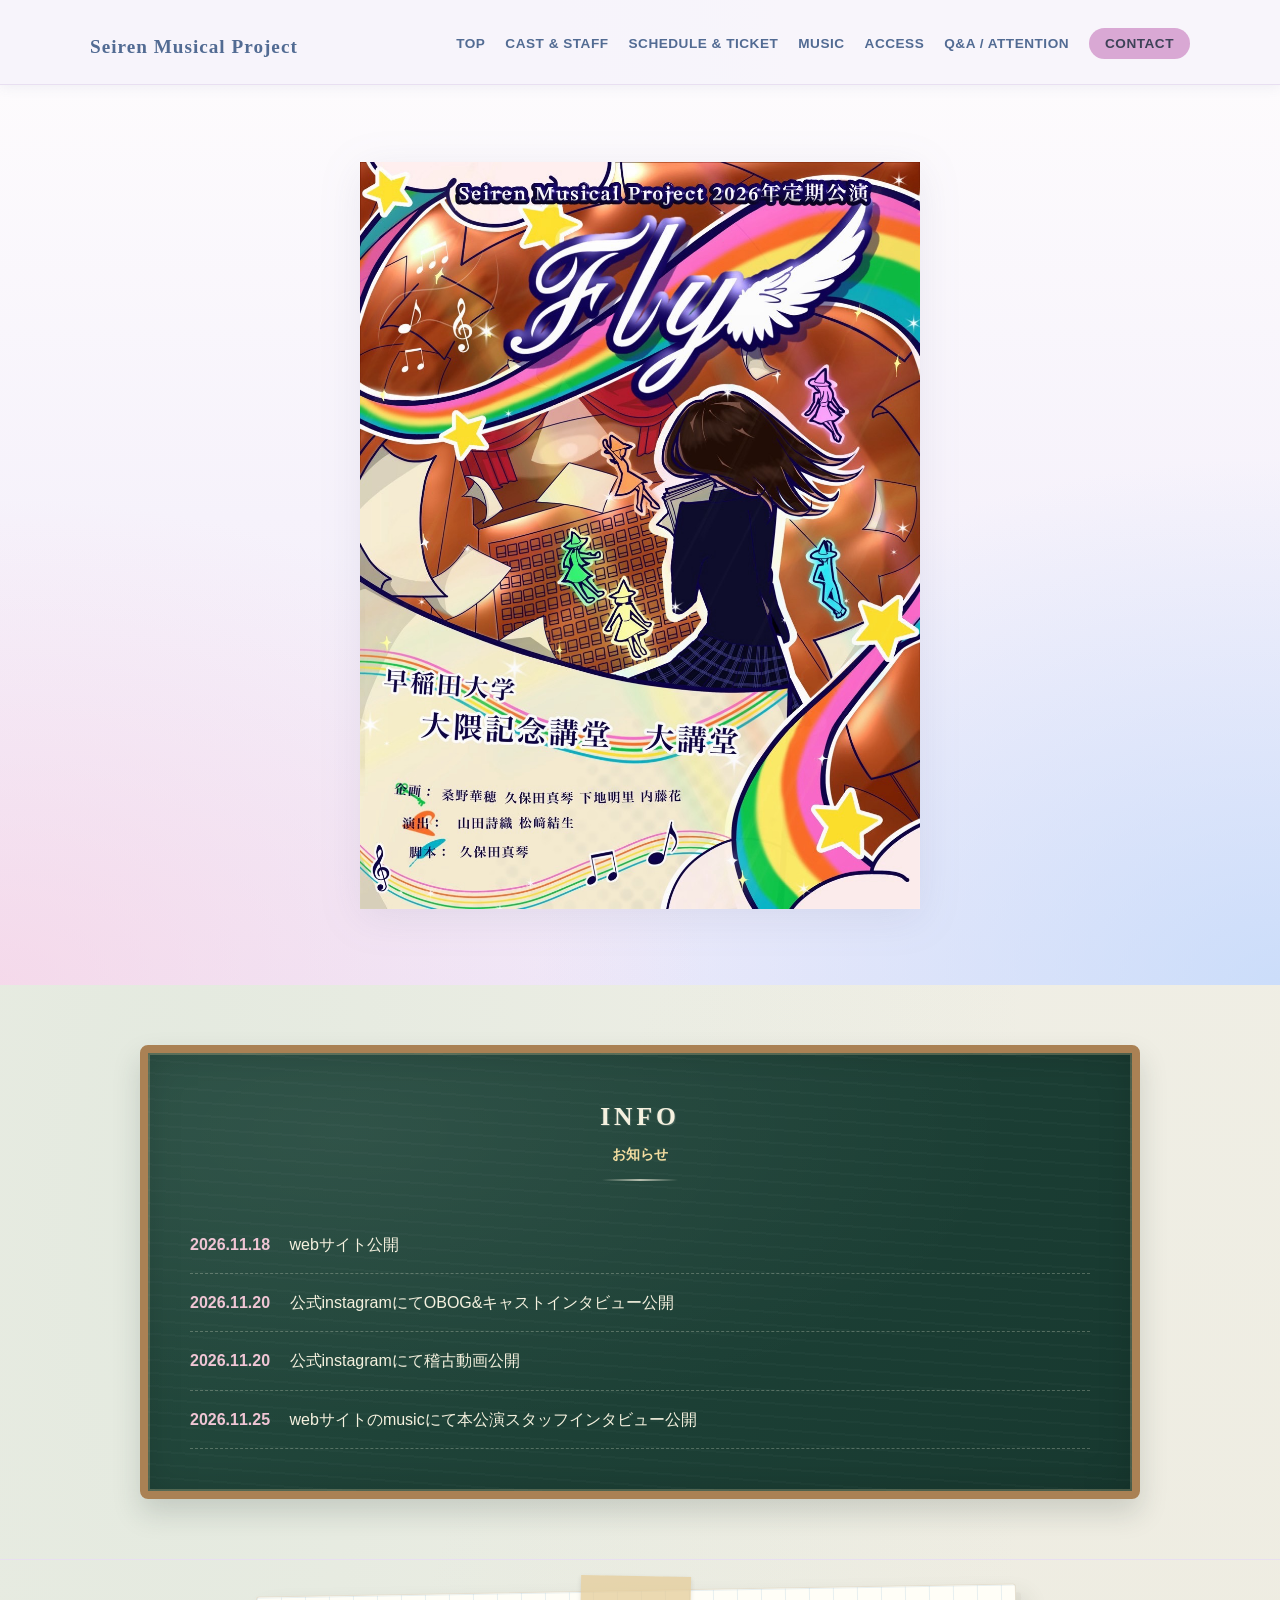
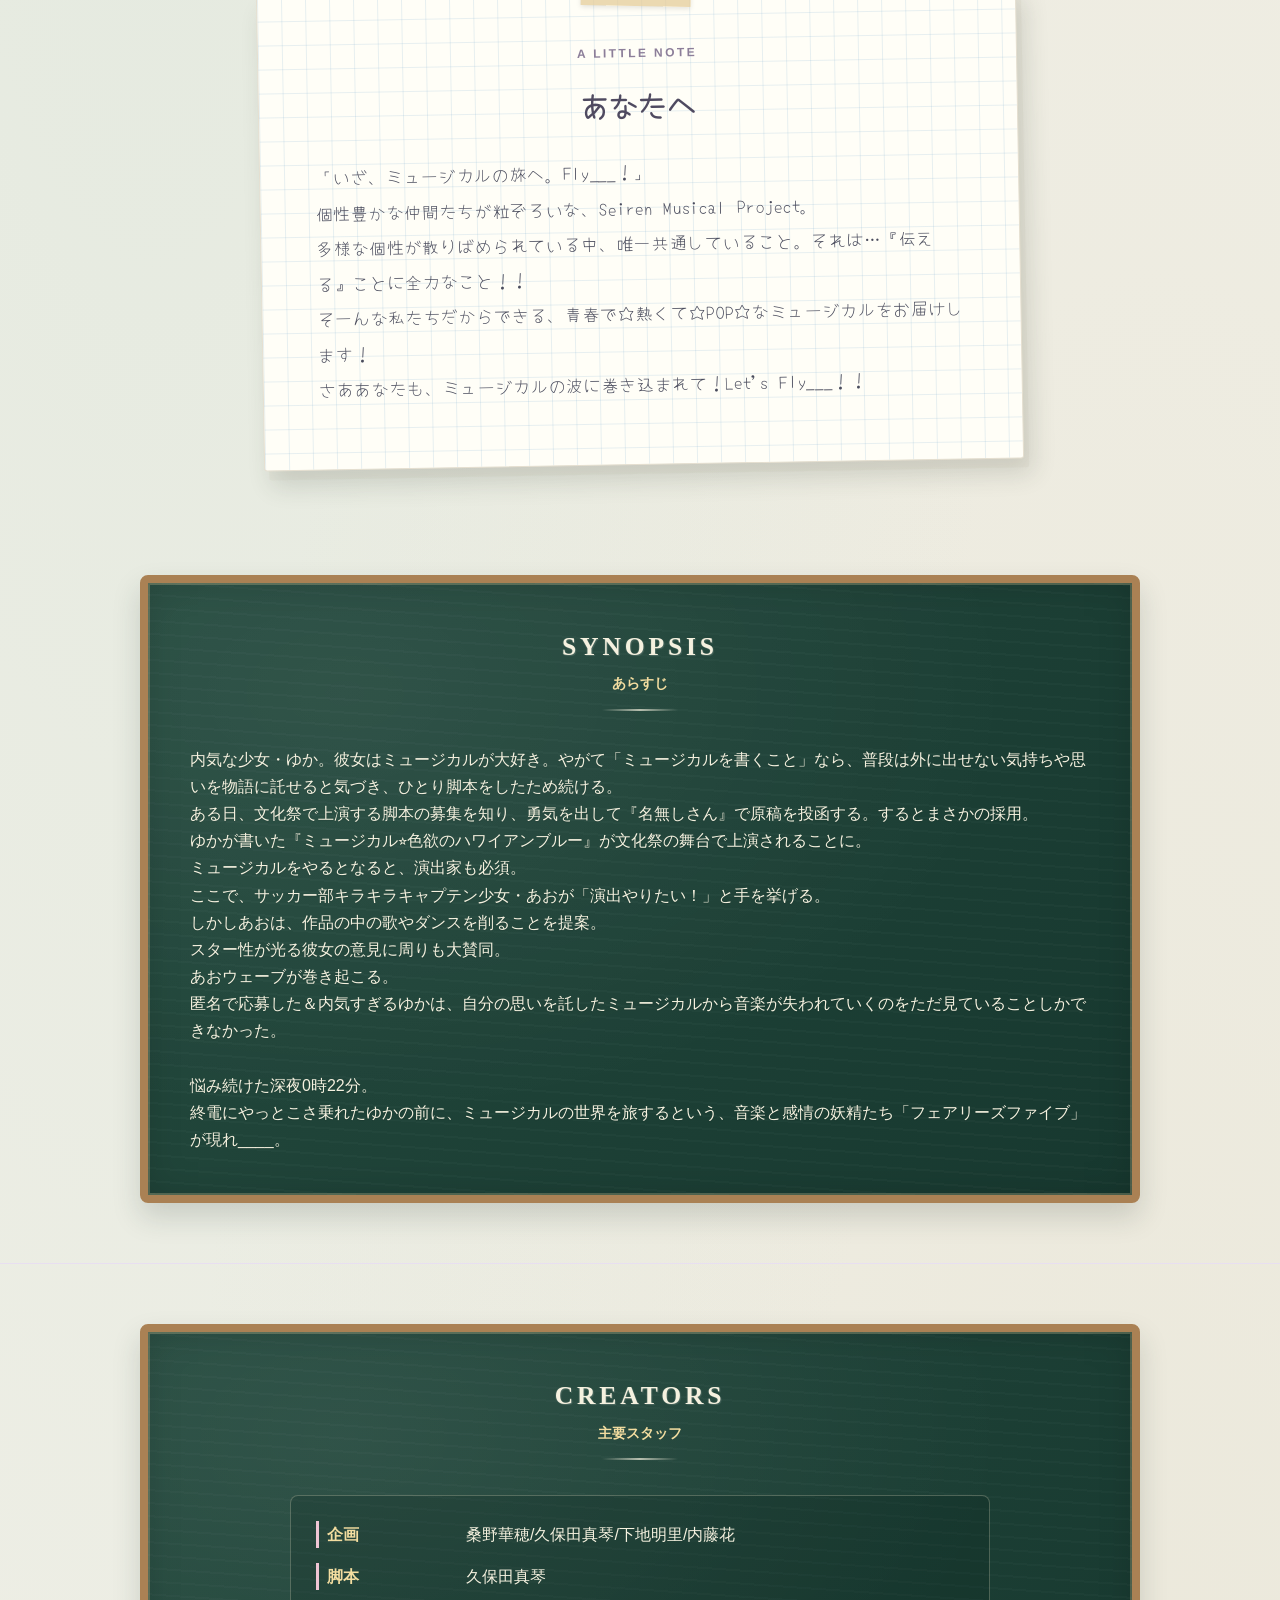
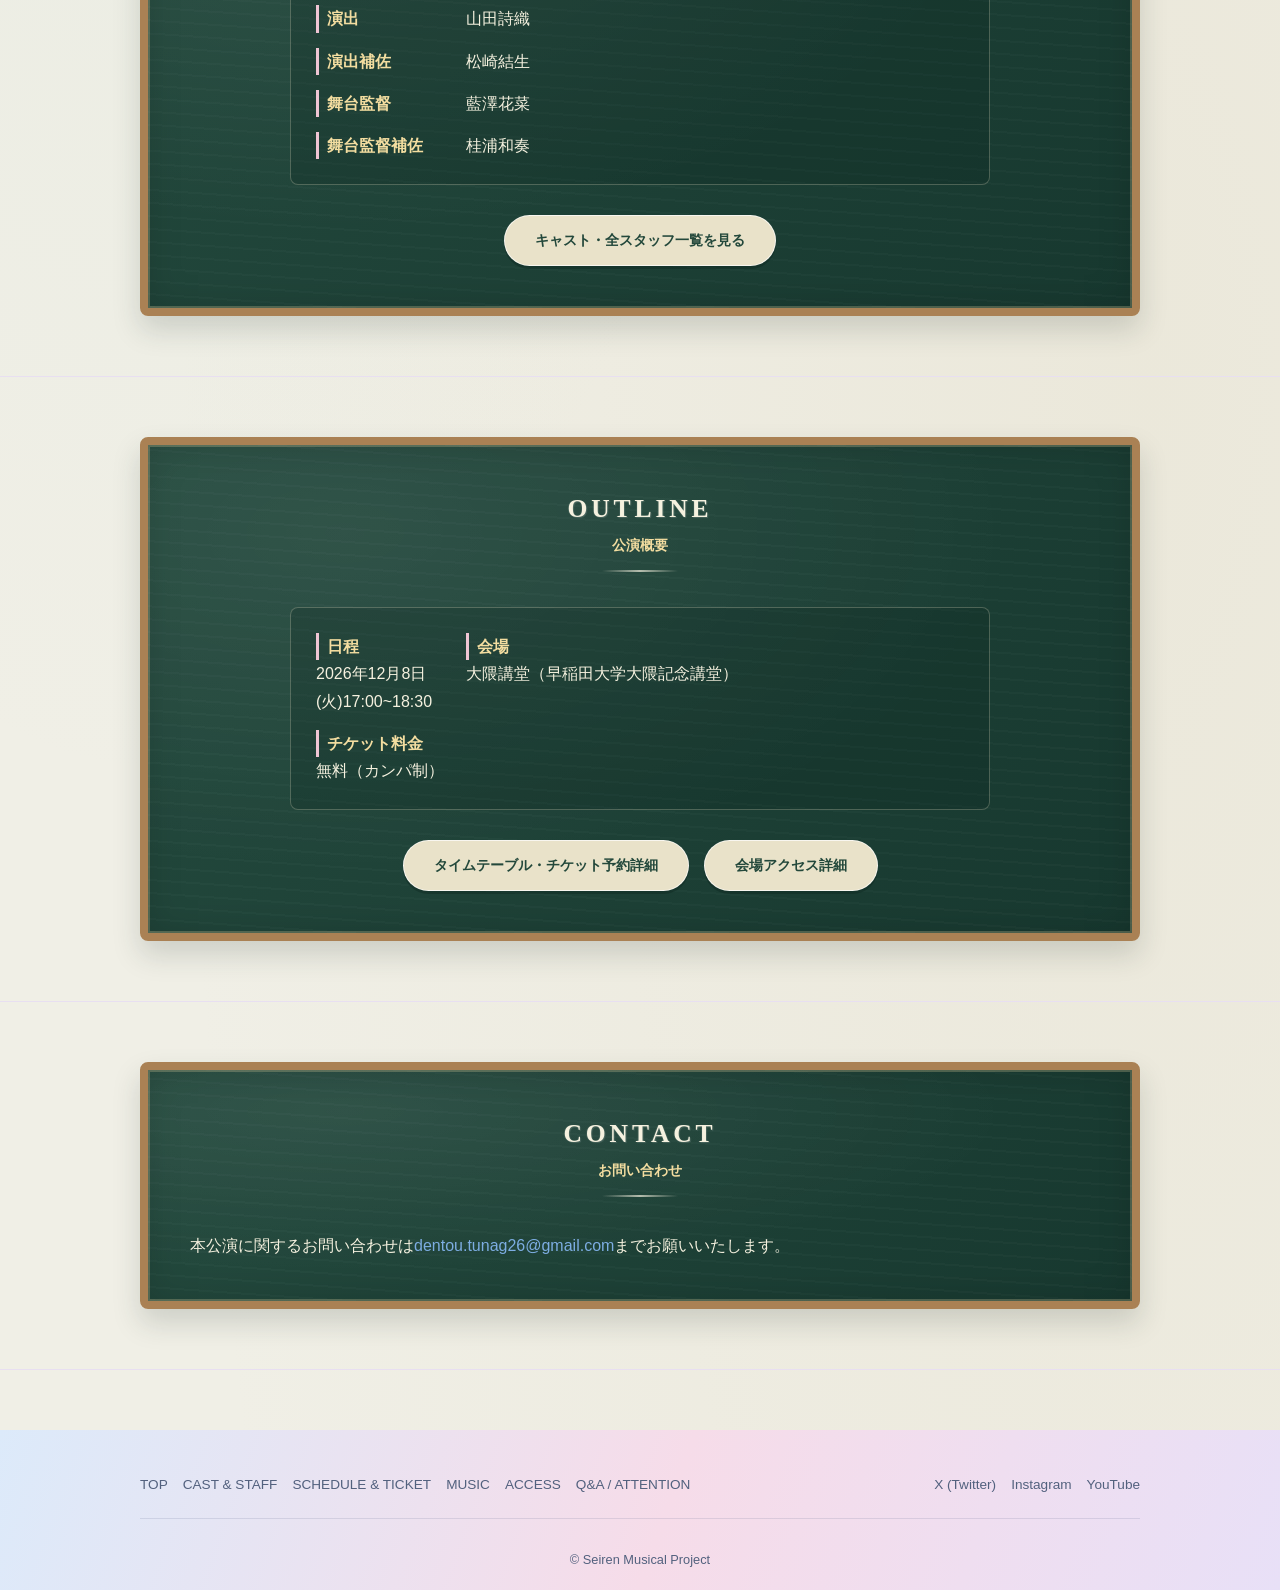
==== stage/index.html @ f8865929 "Update index.html" ====
<!DOCTYPE html>
<html lang="ja">
<head>
  
<!-- ======================================
     Favicon / Apple Touch Icon
     ====================================== -->
<link rel="icon"
      href="images/favicon.ico"
      sizes="any">

<link rel="icon"
      type="image/png"
      href="images/favicon-icon.png"
      sizes="512x512">

<link rel="apple-touch-icon"
      href="images/apple-touch-icon.png"
      sizes="180x180">


<!-- ======================================
     OGP
     ====================================== -->
<meta property="og:type" content="website">

<meta property="og:site_name"
      content="冬定期公演2026公式サイト">

<meta property="og:title"
      content="冬定期公演2026公式サイト">

<meta property="og:description"
      content="Seiren Musical Project 冬定期公演2026の公式サイト。公演情報、キャスト、楽曲、チケット情報などをご紹介します。">

<meta property="og:url"
      content="https://www.seiren-musical-project.com/stage/index.html">

<meta property="og:image"
      content="https://www.seiren-musical-project.com/stage/images/ogp.png">

<meta property="og:image:width" content="1200">
<meta property="og:image:height" content="630">
<meta property="og:image:type" content="image/png">

<meta property="og:locale" content="ja_JP">


<!-- ======================================
     X (Twitter) Card
     ====================================== -->
<meta name="twitter:card"
      content="summary_large_image">

<meta name="twitter:title"
      content="冬定期公演2026公式サイト">

<meta name="twitter:description"
      content="Seiren Musical Project 冬定期公演2026の公式サイト。公演情報、キャスト、楽曲、チケット情報などをご紹介します。">

<meta name="twitter:image"
      content="https://www.seiren-musical-project.com/stage/images/ogp.png">

  <link href="https://fonts.googleapis.com/css2?family=Yomogi&display=swap" rel="stylesheet">
  <meta charset="UTF-8">
  <meta name="viewport" content="width=device-width, initial-scale=1.0">
  <title>Seiren Musical Project 最新公演特設サイト</title>
  <link rel="stylesheet" href="style.css?v=20261111-4">
</head>
<body>

  <!-- ヘッダー / グローバルナビゲーション -->
  <header class="header">
  <div class="header-container">

    <!-- PCでのみ表示するサイト名 -->
    <h1 class="site-title">
      <a href="index.html">Seiren Musical Project</a>
    </h1>

    <!-- スマホでのみ表示する☰ボタン -->
    <button class="menu-toggle"
            type="button"
            aria-label="メニューを開く"
            aria-controls="global-nav"
            aria-expanded="false">
      <span></span>
      <span></span>
      <span></span>
    </button>

    <!-- ナビゲーション -->
    <nav class="global-nav" id="global-nav">
      <ul class="nav-list">
        <li><a href="index.html">TOP</a></li>
        <li><a href="cast-staff.html">CAST & STAFF</a></li>
        <li><a href="schedule-ticket.html">SCHEDULE & TICKET</a></li>
        <li><a href="music.html">MUSIC</a></li>
        <li><a href="access.html">ACCESS</a></li>
        <li><a href="qa-attention.html">Q&A / ATTENTION</a></li>
        <li><a href="#contact" class="btn-contact">CONTACT</a></li>
      </ul>
    </nav>

  </div>
</header>

  <main>
    <!-- メインビジュアル -->
    <section class="hero hero-poster-section">
      <div class="hero-poster-frame">
        <img
      src="images/poster.JPG"
      alt="公演メインポスター"
      class="hero-poster"
        >
      </div>
    </section>

    <!-- 最新情報 (INFO) -->
    <section id="info" class="section info-section">
      <div class="container">
        <h2 class="section-title"><span class="en">INFO</span><span class="ja">お知らせ</span></h2>
        <ul class="info-list">
          <li><span class="date">2026.11.18</span> webサイト公開</li>
          <li><span class="date">2026.11.20</span> 公式instagramにてOBOG&キャストインタビュー公開</li>
          <li><span class="date">2026.11.20</span> 公式instagramにて稽古動画公開</li>
          <li><span class="date">2026.11.25</span> webサイトのmusicにて本公演スタッフインタビュー公開</li>
        </ul>
      </div>
    </section>
    <section class="memo-section">
      <div class="container">
        <div class="grid-memo">
          <span class="memo-tape" aria-hidden="true"></span>
          <p class="memo-label">A LITTLE NOTE</p>
          <h2 class="memo-title">
        あなたへ
          </h2>
          <div class="memo-content">
            <p>
          「いざ、ミュージカルの旅へ。Fly___！」</br>個性豊かな仲間たちが粒ぞろいな、Seiren Musical Project。</br>多様な個性が散りばめられている中、唯一共通していること。それは…『伝える』ことに全力なこと！！</br>そーんな私たちだからできる、青春で☆熱くて☆POP☆なミュージカルをお届けします！</br>さああなたも、ミュージカルの波に巻き込まれて！Let's Fly___！！</br>
      </p>
            </p>
          </div>
        </div>
      </div>
    </section>


    <!-- あらすじ (ABOUT) -->
    <section id="synopsis" class="section synopsis-section">
      <div class="container">
        <h2 class="section-title"><span class="en">SYNOPSIS</span><span class="ja">あらすじ</span></h2>
        <p class="synopsis-text">
            内気な少女・ゆか。彼女はミュージカルが大好き。やがて「ミュージカルを書くこと」なら、普段は外に出せない気持ちや思いを物語に託せると気づき、ひとり脚本をしたため続ける。</br>ある日、文化祭で上演する脚本の募集を知り、勇気を出して『名無しさん』で原稿を投函する。するとまさかの採用。</br>
          ゆかが書いた『ミュージカル⭐︎色欲のハワイアンブルー』が文化祭の舞台で上演されることに。</br>ミュージカルをやるとなると、演出家も必須。</br>
          ここで、サッカー部キラキラキャプテン少女・あおが「演出やりたい！」と手を挙げる。</br>しかしあおは、作品の中の歌やダンスを削ることを提案。</br>スター性が光る彼女の意見に周りも大賛同。</br>あおウェーブが巻き起こる。</br>
          匿名で応募した＆内気すぎるゆかは、自分の思いを託したミュージカルから音楽が失われていくのをただ見ていることしかできなかった。</br></br>悩み続けた深夜0時22分。</br>
        終電にやっとこさ乗れたゆかの前に、ミュージカルの世界を旅するという、音楽と感情の妖精たち「フェアリーズファイブ」が現れ____。</br>
        </p>
      </div>
    </section>

    <!-- 主要クリエイター陣 (CREATORS) -->
    <section id="creators" class="section creators-section">
      <div class="container">
        <h2 class="section-title"><span class="en">CREATORS</span><span class="ja">主要スタッフ</span></h2>
        <dl class="creator-list">
          <dt>企画</dt><dd>桑野華穂/久保田真琴/下地明里/内藤花</dd>
          <dt>脚本</dt><dd>久保田真琴</dd>
          <dt>演出</dt><dd>山田詩織</dd>
          <dt>演出補佐</dt><dd>松崎結生</dd>
          <dt>舞台監督</dt><dd>藍澤花菜</dd>
          <dt>舞台監督補佐</dt><dd>桂浦和奏</dd>
        </dl>
        <div class="btn-area">
          <a href="cast-staff.html" class="link-btn">キャスト・全スタッフ一覧を見る</a>
        </div>
      </div>
    </section>

    
   <!-- 公演概要・日時・場所 (OUTLINE) -->
    <section id="outline" class="section outline-section">
      <div class="container">
        <h2 class="section-title"><span class="en">OUTLINE</span><span class="ja">公演概要</span></h2>
        <dl class="outline-list">
          <div>
            <dt>日程</dt>
            <dd>2026年12月8日(火)17:00~18:30</dd>
          </div>
          <div>
            <dt>会場</dt>
            <dd>大隈講堂（早稲田大学大隈記念講堂）</dd>
          </div>
          <div>
            <dt>チケット料金</dt>
            <dd>無料（カンパ制）</dd>
          </div>
        </dl>
        <div class="btn-area-group">
          <a href="schedule-ticket.html" class="link-btn primary">タイムテーブル・チケット予約詳細</a>
          <a href="access.html" class="link-btn">会場アクセス詳細</a>
        </div>
      </div>
    </section>

    <!-- お問い合わせ (CONTACT) -->
    <section id="contact" class="section contact-section">
      <div class="container">
        <h2 class="section-title"><span class="en">CONTACT</span><span class="ja">お問い合わせ</span></h2>
        <p>本公演に関するお問い合わせは<a href="dentou.tunag26@gmail.com">dentou.tunag26@gmail.com</a>までお願いいたします。</p>
      </div>
    </section>
  </main>

  <!-- フッター -->
  <footer class="footer">
    <div class="container">
      <div class="footer-nav">
        <ul>
          <li><a href="index.html">TOP</a></li>
          <li><a href="cast-staff.html">CAST & STAFF</a></li>
          <li><a href="schedule-ticket.html">SCHEDULE & TICKET</a></li>
          <li><a href="music.html">MUSIC</a></li>
          <li><a href="access.html">ACCESS</a></li>
          <li><a href="qa-attention.html">Q&A / ATTENTION</a></li>
        </ul>
        <ul class="sns-list">
          <li><a href="https://twitter.com/seirenmusical" target="_blank" rel="noopener">X (Twitter)</a></li>
          <li><a href="https://www.instagram.com/seirenofficial/" target="_blank" rel="noopener">Instagram</a></li>
          <li><a href="https://www.youtube.com/" target="_blank" rel="noopener">YouTube</a></li>
        </ul>
      </div>
      <p class="copyright">&copy; Seiren Musical Project</p>
    </div>
  </footer>
<script src="js/main.js" defer></script>
</body>
</html>
---- stage/style.css ----
@charset "UTF-8";

/* ==========================================
   1. 基本設定 & 変数
   ========================================== */
:root {
  --primary-color: #7DADE2;
  --accent-color: #D9A8D4;
  --accent-hover: #B77FB5;
  --bg-color: #F8F5FC;
  --card-bg: #FFFEFF;
  --text-color: #3D4257;
  --text-muted: #73758A;
  --border-color: #E8DFF1;
  --font-family: "Helvetica Neue", Arial, "Hiragino Kaku Gothic ProN", "Hiragino Sans", MeiRyo, sans-serif;
  --max-width: 1000px;
}

* {
  box-sizing: border-box;
  margin: 0;
  padding: 0;
}

body {
  font-family: var(--font-family);
  background-color: var(--bg-color);
  color: var(--text-color);
  line-height: 1.7;
  -webkit-font-smoothing: antialiased;
}

img {
  max-width: 100%;
  height: auto;
  vertical-align: bottom;
}

a {
  color: var(--primary-color);
  text-decoration: none;
  transition: opacity 0.3s ease, color 0.3s ease;
}

a:hover {
  opacity: 0.8;
}

.container {
  width: 90%;
  max-width: var(--max-width);
  margin: 0 auto;
}

/* ==========================================
   2. ヘッダー & ナビゲーション
   ========================================== */
.header {
  background-color: var(--primary-color);
  color: #ffffff;
  position: sticky;
  top: 0;
  z-index: 1000;
  box-shadow: 0 2px 10px rgba(0, 0, 0, 0.15);
}

.header-container {
  width: 92%;
  max-width: 1100px;
  margin: 0 auto;
  display: flex;
  justify-content: space-between;
  align-items: center;
  padding: 15px 0;
}

.site-title a {
  color: #ffffff;
  font-size: 1.2rem;
  font-weight: 700;
  letter-spacing: 1px;
}

.nav-list {
  display: flex;
  list-style: none;
  align-items: center;
  gap: 20px;
}

/* style.css に追加・調整 */
.nav-list a {
  color: #d1d5db;
  font-size: 0.85rem;
  font-weight: 600;
  letter-spacing: 0.5px;
  padding: 5px 0;
  position: relative; /* 下線の位置基準にするため */
}

/* ホバー時、またはアクティブ（現在地）のときの色・下線 */
.nav-list a:hover,
.nav-list a.active {
  color: var(--accent-color);
}
/* 選択されているときに下線（斜線風、またはシンプルなライン）を引く場合の一例 */
.nav-list a.active::after {
  content: '';
  position: absolute;
  bottom: 0;
  left: 0;
  width: 100%;
  height: 2px;
  background-color: var(--accent-color);
}

.nav-list a.btn-contact {
  background-color: var(--accent-color);
  color: #ffffff !important;
  padding: 8px 16px;
  border-radius: 20px;
}

.nav-list a.btn-contact:hover {
  background-color: var(--accent-hover);
}

/* ==========================================
   3. メインビジュアル & ページヘッダー
   ========================================== */
.hero {
  background: linear-gradient(rgba(0, 0, 0, 0.4), rgba(26, 37, 48, 0.9)), 
              url('images/main-visual.jpg') center/cover no-repeat;
  min-height: 80vh; /* 画面の高さの80%以上確保 */
  display: flex;
  align-items: center;
  justify-content: center;
}

.hero h2, .section-title .en, .site-title {
  font-family: "Shippori Mincho", "Yu Mincho", "游明朝", serif;
}

.hero .catchphrase {
  font-size: 1.1rem;
  color: var(--accent-color);
  font-weight: 300;
}

.page-header {
  background-color: var(--primary-color);
  color: #ffffff;
  padding: 40px 0;
  text-align: center;
  margin-bottom: 40px;
}

.page-header h2 .en {
  display: block;
  font-size: 1.8rem;
  letter-spacing: 2px;
  color: var(--accent-color);
}

.page-header h2 .ja {
  display: block;
  font-size: 0.85rem;
  font-weight: 400;
  margin-top: 5px;
  opacity: 0.8;
}

/* ==========================================
   4. セクション共通要素
   ========================================== */
.section {
  padding: 60px 0;
  border-bottom: 1px solid var(--border-color);
}

.section-title,
.subsection-title {
  text-align: center;
  margin-bottom: 35px;
}

.section-title .en,
.subsection-title {
  display: block;
  font-size: 1.6rem;
  letter-spacing: 2px;
  color: var(--primary-color);
}

.section-title .ja {
  display: block;
  font-size: 0.85rem;
  color: var(--accent-color);
  font-weight: 600;
  margin-top: 4px;
}

/* ボタンデザイン */
.btn-area, .btn-area-group {
  text-align: center;
  margin-top: 30px;
  display: flex;
  justify-content: center;
  gap: 15px;
  flex-wrap: wrap;
}

.link-btn {
  display: inline-block;
  padding: 12px 30px;
  background-color: var(--primary-color);
  color: #ffffff;
  border-radius: 4px;
  font-weight: 600;
  font-size: 0.9rem;
}

.link-btn.primary {
  background-color: var(--accent-color);
}

.link-btn.primary:hover {
  background-color: var(--accent-hover);
}

.link-btn.large {
  padding: 16px 40px;
  font-size: 1rem;
}

/* ==========================================
   5. 各ページコンテンツスタイル
   ========================================== */

/* --- お知らせ (INFO) --- */
.info-list {
  list-style: none;
}

.info-list li {
  padding: 15px 0;
  border-bottom: 1px dashed var(--border-color);
}

.info-list .date {
  font-weight: bold;
  color: var(--accent-color);
  margin-right: 15px;
}

/* --- 定義リスト（概要・主要スタッフ） --- */
.creator-list, .outline-list, .ticket-details {
  display: grid;
  grid-template-columns: 140px 1fr;
  gap: 15px 10px;
  max-width: 700px;
  margin: 0 auto;
  background: var(--card-bg);
  padding: 25px;
  border-radius: 8px;
  box-shadow: 0 2px 8px rgba(0,0,0,0.04);
}

.creator-list dt, .outline-list dt, .ticket-details dt {
  font-weight: bold;
  color: var(--primary-color);
  border-left: 3px solid var(--accent-color);
  padding-left: 8px;
}

/* --- キャストグリッド (CAST) --- */
.cast-grid {
  display: grid;
  grid-template-columns: repeat(auto-fill, minmax(200px, 1fr));
  gap: 25px;
}

.cast-card {
  background-color: var(--card-bg);
  border-radius: 8px;
  overflow: hidden;
  box-shadow: 0 4px 12px rgba(0, 0, 0, 0.06);
  text-align: center;
  transition: transform 0.3s ease, box-shadow 0.3s ease;
  padding-bottom: 15px;
}
.cast-card:hover {
  transform: translateY(-5px);
  box-shadow: 0 8px 20px rgba(0, 0, 0, 0.15);
}
.cast-img {
  width: 100%;
  height: 240px;
  background-color: #e5e7eb;
  margin-bottom: 12px;
}

.cast-img img {
  width: 100%;
  height: 100%;
  object-fit: cover;
}

.role-name {
  font-size: 0.8rem;
  color: var(--accent-color);
  font-weight: bold;
}

.actor-name {
  font-size: 1rem;
  font-weight: bold;
  margin-top: 2px;
}

/* --- スタッフ一覧 (STAFF) --- */
/* 役職名 */
.staff-section .staff-list dt {
  font-weight: 700;
  color: inherit;
}

/* 担当者名 */
.staff-section .staff-list dd {
  font-weight: 400;
}

.staff-group {
  margin-bottom: 35px;
}

.staff-group h4 {
  font-size: 1.1rem;
  color: var(--primary-color);
  border-bottom: 2px solid var(--accent-color);
  padding-bottom: 5px;
  margin-bottom: 15px;
}

.staff-list {
  display: grid;
  grid-template-columns: 180px 1fr;
  gap: 10px;
}

/* --- タイムテーブル (SCHEDULE) --- */
.timetable {
  width: 100%;
  border-collapse: collapse;
  margin: 20px 0;
  background-color: var(--card-bg);
  text-align: center;
}

.timetable th, .timetable td {
  border: 1px solid var(--border-color);
  padding: 12px;
}

.timetable th {
  background-color: var(--primary-color);
  color: #ffffff;
}

.timetable-notes {
  list-style: none;
  font-size: 0.85rem;
  color: var(--text-muted);
  margin-top: 10px;
}

/* --- チケット注意事項 (TICKET) --- */
.ticket-caution, .attention-box {
  background-color: #f3f4f6;
  padding: 25px;
  border-radius: 8px;
  margin-top: 30px;
}

.ticket-caution h4, .attention-box h4 {
  margin-bottom: 10px;
  color: var(--primary-color);
}

.ticket-caution ul, .attention-box ul {
  padding-left: 20px;
  font-size: 0.9rem;
}

/* --- Q&A --- */
.qa-list {
  max-width: 800px;
  margin: 0 auto;
}

.qa-list dt {
  font-weight: bold;
  font-size: 1.05rem;
  margin-top: 20px;
  color: var(--primary-color);
}

.qa-list dt .q {
  color: var(--accent-color);
  font-size: 1.2rem;
  margin-right: 8px;
}

.qa-list dd {
  margin-top: 5px;
  padding-left: 24px;
  color: var(--text-color);
}

.qa-list dd .a {
  color: #e53e3e;
  font-weight: bold;
  margin-right: 8px;
}

/* ==========================================
   6. フッター
   ========================================== */
.footer {
  background-color: var(--primary-color);
  color: #ffffff;
  padding: 40px 0 20px;
  margin-top: 60px;
}

.footer-nav {
  display: flex;
  justify-content: space-between;
  align-items: center;
  flex-wrap: wrap;
  gap: 20px;
  margin-bottom: 30px;
  border-bottom: 1px solid rgba(255,255,255,0.1);
  padding-bottom: 20px;
}

.footer-nav ul {
  display: flex;
  list-style: none;
  gap: 15px;
  flex-wrap: wrap;
}

.footer-nav a {
  color: #9ca3af;
  font-size: 0.85rem;
}

.footer-nav a:hover {
  color: #ffffff;
}

.copyright {
  text-align: center;
  font-size: 0.8rem;
  color: #6b7280;
}

/* ==========================================
   7. レスポンシブ対応 (モバイル・タブレット)
   ========================================== */
@media (max-width: 768px) {
  .header-container {
    flex-direction: column;
    gap: 12px;
  }

  .nav-list {
    flex-wrap: wrap;
    justify-content: center;
    gap: 10px 15px;
  }

  .creator-list, .outline-list, .ticket-details, .staff-list {
    grid-template-columns: 1fr;
    gap: 5px;
  }

  .creator-list dt, .outline-list dt, .ticket-details dt {
    margin-top: 10px;
  }

  .cast-grid {
    grid-template-columns: repeat(auto-fill, minmax(140px, 1fr));
    gap: 15px;
  }

  .cast-img {
    height: 170px;
  }

  .footer-nav {
    flex-direction: column;
    text-align: center;
  }
}
/* スマホ版：ヘッダーをなくして☰だけ表示 */
@media (max-width: 768px) {

  .header {
    position: fixed;
    top: 10px;
    right: 12px;
    left: auto;
    width: auto;
    background: transparent;
    border: none;
    box-shadow: none;
    z-index: 1000;
  }

  .header-container {
    width: auto;
    padding: 0;
    margin: 0;
    display: flex;
    flex-direction: column;
    align-items: flex-end;
  }

  .site-title {
    display: none;
  }

  .menu-toggle {
    display: flex;
    margin: 0;
    background: rgba(255, 255, 255, 0.9);
    border: 1px solid rgba(100, 120, 140, 0.2);
    border-radius: 8px;
    box-shadow: 0 2px 8px rgba(0, 0, 0, 0.1);
  }

  .global-nav {
    display: none;
    width: min(280px, calc(100vw - 24px));
    margin-top: 8px;
    padding: 12px;
    background: #244a3e;
    border-radius: 10px;
    box-shadow: 0 8px 24px rgba(0, 0, 0, 0.2);
  }

  .global-nav.is-open {
    display: block;
  }

  .global-nav .nav-list a {
    color: #f5f1df;
  }
}

/* MUSIC: each card paints the canvas */
body.music-page {background:#fcfbfa;overflow-x:clip}
.music-page .music-bg{display:none!important}
.music-page main{position:relative;isolation:isolate;z-index:1;background:transparent}
.music-page .header{z-index:1000}
.music-page .footer{position:relative;z-index:2}
.music-page .music-page-header{background:transparent;color:#48434c;padding:54px 0 38px;margin-bottom:10px}
.music-page .music-page-header h2 .en{color:#48434c}
.music-page .music-page-header h2 .ja{color:#756e79;opacity:1}
.music-page .music-lead{margin-top:14px;color:#706b75;text-align:center;line-height:1.9}
.music-page .music-section{position:relative;padding:45px 0 100px;border:0;isolation:isolate}
.music-page .music-section>.container{position:relative;z-index:1}
.music-page .music-section .subsection-title{font-size:1.8rem;color:#56505d;letter-spacing:.14em;margin-bottom:42px}
.music-page .music-list-container{display:grid;grid-template-columns:repeat(2,minmax(0,1fr));gap:38px 52px;max-width:1000px;margin:auto}
/* Paint layer is inside section, but outside grid so paint can escape card edges */
.music-page .paint-canvas{position:absolute;inset:0;z-index:0;overflow:hidden;pointer-events:none}
.music-page .paint-spot{position:absolute;width:var(--size);height:var(--size);left:var(--x);top:var(--y);transform:translate(-50%,-50%) scale(.035);transform-origin:center;opacity:0;border-radius:47% 53% 62% 38% / 42% 56% 44% 58%;background:radial-gradient(ellipse at 42% 46%,rgba(var(--rgb),.38) 0%,rgba(var(--rgb),.28) 33%,rgba(var(--rgb),.14) 57%,rgba(var(--rgb),0) 76%);filter:blur(19px);transition:transform 2300ms cubic-bezier(.18,.7,.18,1),opacity 1600ms ease;will-change:transform,opacity}
.music-page .paint-spot.bloom{transform:translate(-50%,-50%) scale(1) rotate(var(--rotation));opacity:1}
.music-page .music-card{--rgb:220,220,225;position:relative;z-index:1;min-width:0;padding:26px 29px;border-radius:22px;border:1px solid rgba(var(--rgb),.45);background:linear-gradient(135deg,rgba(var(--rgb),.19),rgba(255,255,255,.81) 65%),rgba(255,255,255,.78);box-shadow:0 10px 26px rgba(75,65,83,.065);opacity:1;transform:none;overflow:visible;transition:box-shadow .3s ease,transform .3s ease,background .7s ease}
.music-page .music-card:hover{transform:translateY(-3px);box-shadow:0 14px 30px rgba(75,65,83,.12)}
.music-page .music-card::before{content:"";position:absolute;inset:0;z-index:-1;border-radius:inherit;background:radial-gradient(circle at 15% 18%,rgba(var(--rgb),.42),transparent 72%);opacity:0;transform:scale(.3);transition:opacity 1.3s ease,transform 1.8s ease;pointer-events:none}
.music-page .music-card.painted::before{opacity:1;transform:scale(1)}
.music-page .music-card-header{display:flex;align-items:center;gap:14px;padding-bottom:16px;margin-bottom:18px;border-bottom:1px solid rgba(110,100,115,.16)}
.music-page .track-title{font-size:1.22rem;color:#49434c;background:rgba(255,255,255,.77);border:1px solid rgba(var(--rgb),.55);border-radius:999px;padding:7px 17px;line-height:1.3}
.music-page .track-label{font-size:.72rem;letter-spacing:.1em;color:#746d77;font-weight:600}
/* 役職と人名の間隔 */
.music-page .track-credits {
  grid-template-columns: 95px minmax(0, 1fr);
  gap: 12px 14px;
  align-items: start;
}
/* 役職：太字 */
.music-page .track-credits dt {
  font-size: 0.88rem;
  font-weight: 700;
  color: #49434c;
  letter-spacing: 0.02em;
}

/* 人名：通常の太さ */
.music-page .track-credits dd {
  font-size: 0.97rem;
  font-weight: 400;
  color: #39343d;
  line-height: 1.75;
  overflow-wrap: anywhere;
}
/* スマートフォン */
@media (max-width: 768px) {
  .music-page .track-credits {
    grid-template-columns: 80px minmax(0, 1fr);
    gap: 10px 12px;
  }

  .music-page .track-credits dt {
    font-size: 0.84rem;
  }

  .music-page .track-credits dd {
    font-size: 0.92rem;
  }
}
.music-page .music-card:nth-child(1){--rgb:218,220,226}
.music-page .music-card:nth-child(2){--rgb:221,221,232}
.music-page .music-card:nth-child(3){--rgb:231,218,225}
.music-page .music-card:nth-child(4){--rgb:251,164,190}
.music-page .music-card:nth-child(5){--rgb:255,210,115}
.music-page .music-card:nth-child(6){--rgb:139,208,247}
.music-page .music-card:nth-child(7){--rgb:141,219,183}
.music-page .music-card:nth-child(8){--rgb:185,157,241}
.music-page .music-card:nth-child(9){--rgb:255,153,192}
.music-page .music-card:nth-child(10){--rgb:250,143,170}
.music-page .music-card:nth-child(11){--rgb:250,200,106}
.music-page .music-card:nth-child(12){--rgb:118,214,211}
.music-page .music-card:nth-child(13){--rgb:172,144,241}
.music-page .paint-particle{position:absolute;z-index:0;left:var(--x);top:var(--y);width:var(--d);height:var(--d);border-radius:50%;background:rgba(var(--rgb),.75);box-shadow:0 0 15px rgba(var(--rgb),.45);pointer-events:none;animation:paint-spark 1600ms ease-out forwards}
@keyframes paint-spark{0%{opacity:0;transform:translate(0,0) scale(.2)}25%{opacity:.85}100%{opacity:0;transform:translate(var(--dx),var(--dy)) scale(.6)}}
@media(max-width:768px){.music-page .music-list-container{grid-template-columns:1fr;gap:26px}.music-page .music-card{padding:22px}.music-page .music-section{padding:28px 0 65px}.music-page .track-credits{grid-template-columns:85px minmax(0,1fr)}}
@media(prefers-reduced-motion:reduce){.music-page .paint-spot,.music-page .music-card::before{transition:none!important}.music-page .paint-particle{display:none}}


/* ==========================================
   TOP: vertical poster + soft pastel margins
   No curtains, feathers, or decorative particles.
   ========================================== */
.hero.hero-poster-section {
  position: relative;
  display: flex;
  align-items: center;
  justify-content: center;
  min-height: 100svh;
  padding: 28px 24px;
  overflow: hidden;
  background:
    radial-gradient(ellipse 62% 60% at 0% 100%, rgba(249, 207, 225, .62), transparent 90%),
    radial-gradient(ellipse 65% 65% at 100% 100%, rgba(190, 216, 250, .72), transparent 90%),
    linear-gradient(180deg, #fdfbfd 0%, #f6f2fb 48%, #eeeafa 100%);
}
.hero.hero-poster-section .hero-poster-frame {
  position: relative;
  z-index: 1;
  width: min(100%, 560px);
  display: flex;
  justify-content: center;
}
.hero.hero-poster-section .hero-poster {
  display: block;
  width: auto;
  max-width: 100%;
  height: auto;
  max-height: min(88svh, 950px);
  object-fit: contain;
  filter: drop-shadow(0 8px 20px rgba(90,90,130,.10));
  animation: topPosterFadeIn 1.4s ease-out both;
}
@keyframes topPosterFadeIn {
  from { opacity: 0; transform: translateY(10px); }
  to { opacity: 1; transform: translateY(0); }
}
@media (max-width: 768px) {
  .hero.hero-poster-section {
    min-height: 0;
    padding: 16px 12px;
  }
  .hero.hero-poster-section .hero-poster-frame { width: 100%; }
  .hero.hero-poster-section .hero-poster {
    width: 100%;
    max-height: none;
  }
}
@media (prefers-reduced-motion: reduce) {
  .hero.hero-poster-section .hero-poster { animation: none; }
}

/* ===================================================
   水彩画カラーの追加調整（②のレイアウトを変更しない）
   =================================================== */
body:not(.music-page) {
  background:
    radial-gradient(ellipse at 9% 72%, rgba(245,196,218,.28), transparent 57%),
    radial-gradient(ellipse at 93% 42%, rgba(169,216,242,.32), transparent 57%),
    radial-gradient(ellipse at 50% 12%, rgba(184,169,229,.16), transparent 65%),
    var(--bg-color);
}
.header {
  background:rgba(248,245,252,.95);
  color:var(--text-color);
  border-bottom:1px solid var(--border-color);
  box-shadow:0 2px 12px rgba(93,105,147,.09);
}
.site-title a,.nav-list a { color:#526b93; }
.nav-list a:hover,.nav-list a.active { color:#a36a9f; }
.nav-list a.btn-contact { color:#3D4257!important; }
.page-header {
  background:linear-gradient(110deg,#dceafa,#f7e3ee 55%,#e8e0f7);
  color:#3D4257;
}
.page-header h2 .en { color:#5d76a4; }
.section-title .en,.subsection-title { color:#5d76a4; }
.section-title .ja { color:#a36a9f; }
/* 紙の質感だけ追加。width / display / grid / padding は変更しない */
body:not(.music-page) :is(.info-section,.synopsis-section,.creators-section,.outline-section,.contact-section) > .container {
  background:
    repeating-linear-gradient(to bottom,transparent 0 37px,rgba(166,185,221,.10) 38px 39px),
    rgba(255,255,255,.80);
  border:1px solid rgba(232,223,241,.85);
  border-radius:12px;
  box-shadow:0 10px 28px rgba(87,94,139,.08);
}
/* コンテンツの余白は元のセクション構造を保ったまま、内側だけ確保 */
body:not(.music-page) :is(.info-section,.synopsis-section,.creators-section,.outline-section,.contact-section) > .container {
  padding:clamp(22px,4vw,42px);
}
.creator-list,.outline-list,.ticket-details,.cast-card {
  border:1px solid rgba(216,204,235,.65);
  box-shadow:0 5px 18px rgba(90,102,150,.07);
}
.link-btn { color:#34445d; border-radius:999px; }
.timetable th { color:#30445e; }
.ticket-caution,.attention-box { background:rgba(255,251,255,.85);border:1px solid var(--border-color); }
.footer {
  background:linear-gradient(110deg,#dceafa,#f6dce9 52%,#e8e0f7);
  color:#4e5b77;
}
.footer-nav { border-bottom-color:rgba(90,98,140,.16); }
.footer-nav a,.copyright { color:#52617e; }
.footer-nav a:hover { color:#a36a9f; }
@media(max-width:768px) {
  body:not(.music-page) :is(.info-section,.synopsis-section,.creators-section,.outline-section,.contact-section) > .container { padding:22px 18px; }
}

/* ================================================
   SCHOOL CHALKBOARD THEME — layout-preserving addon
   Add AFTER the existing style.css rules.
   MUSIC and the hero poster remain unchanged.
   ================================================ */
:root {
  --chalk-green: #244a3e;
  --chalk-deep: #17382f;
  --chalk-white: #f5f1df;
  --chalk-yellow: #f3dda0;
  --chalk-pink: #efc5d4;
  --chalk-blue: #b9d9e6;
}

/* Soft classroom wall between individual boards */
body:not(.music-page) {
  background:
    radial-gradient(ellipse at 12% 25%, rgba(185,215,200,.22), transparent 55%),
    radial-gradient(ellipse at 90% 75%, rgba(214,202,169,.19), transparent 60%),
    #f0efe6;
}

/* Limit the chalkboard treatment to the home-page content sections. */
body:not(.music-page) :is(.info-section,.synopsis-section,.creators-section,.outline-section,.contact-section) > .container {
  color: var(--chalk-white);
  background:
    repeating-linear-gradient(4deg, rgba(255,255,255,.018) 0 2px, transparent 2px 13px),
    radial-gradient(ellipse at 20% 18%, rgba(255,255,255,.065), transparent 60%),
    linear-gradient(125deg, var(--chalk-green), var(--chalk-deep));
  border: 8px solid #aa8154;
  border-radius: 8px;
  box-shadow:
    inset 0 0 0 2px rgba(246,223,172,.24),
    inset 0 0 35px rgba(0,0,0,.15),
    0 14px 28px rgba(36,53,45,.17);
  /* Keep the existing container width, layout and padding. */
}

body:not(.music-page) :is(.info-section,.synopsis-section,.creators-section,.outline-section,.contact-section) .section-title .en {
  color: var(--chalk-white);
  font-family: "Yu Mincho", "Hiragino Mincho ProN", "Shippori Mincho", serif;
  letter-spacing: .15em;
  text-shadow: 1px 1px 1px rgba(255,255,255,.16), -1px 0 rgba(255,255,255,.08);
}
body:not(.music-page) :is(.info-section,.synopsis-section,.creators-section,.outline-section,.contact-section) .section-title .ja {
  color: var(--chalk-yellow);
}
body:not(.music-page) :is(.info-section,.synopsis-section,.creators-section,.outline-section,.contact-section) .section-title::after {
  content:"";
  display:block;
  width:76px;
  height:2px;
  margin:13px auto 0;
  background:linear-gradient(90deg,transparent,var(--chalk-white),transparent);
  opacity:.7;
}

/* Chalk-colored text; keep existing list and grid structures. */
body:not(.music-page) :is(.info-section,.synopsis-section,.creators-section,.outline-section,.contact-section) :is(p,li,dd) {
  color:var(--chalk-white);
}
body:not(.music-page) .info-section .info-list li {
  border-bottom-color:rgba(244,241,221,.26);
}
body:not(.music-page) .info-section .info-list .date {
  color:var(--chalk-pink);
}
body:not(.music-page) .synopsis-section .synopsis-text {
  color:var(--chalk-white);
  text-shadow:0 1px 1px rgba(0,0,0,.10);
}

/* Existing 2-column dl layouts are preserved. */
body:not(.music-page) :is(.creators-section,.outline-section) :is(.creator-list,.outline-list) {
  color:var(--chalk-white);
  background:rgba(7,30,23,.18);
  border:1px solid rgba(248,241,214,.24);
  box-shadow:none;
}
body:not(.music-page) :is(.creators-section,.outline-section) :is(.creator-list,.outline-list) dt {
  color:var(--chalk-yellow);
  border-left-color:var(--chalk-pink);
}
body:not(.music-page) :is(.creators-section,.outline-section) :is(.creator-list,.outline-list) dd {
  color:var(--chalk-white);
}

/* Classroom notice buttons — visual changes only. */
body:not(.music-page) :is(.info-section,.synopsis-section,.creators-section,.outline-section,.contact-section) .link-btn {
  background:#e9e2c9;
  color:#23483b;
  border:1px solid rgba(255,255,255,.7);
  box-shadow:0 3px 0 rgba(9,32,25,.3);
}
body:not(.music-page) :is(.info-section,.synopsis-section,.creators-section,.outline-section,.contact-section) .link-btn:hover {
  background:#f4d8df;
  color:#23483b;
}

/* On small screens reduce the frame, but leave original responsive grids alone. */
@media(max-width:768px) {
  body:not(.music-page) :is(.info-section,.synopsis-section,.creators-section,.outline-section,.contact-section) > .container {
    border-width:5px;
  }
}
/* Smartphone compact layout: append after chalkboard theme. */
@media (max-width: 768px) {
  body:not(.music-page) { font-size: 14.5px; line-height: 1.58; }
  body:not(.music-page) .section { padding: 28px 0; }
  body:not(.music-page) .section-title,
  body:not(.music-page) .subsection-title { margin-bottom: 18px; }
  body:not(.music-page) .section-title .en { font-size: 1.35rem; letter-spacing: .08em; }
  body:not(.music-page) .section-title .ja { font-size: .8rem; margin-top: 2px; }
  body:not(.music-page) :is(.info-section,.synopsis-section,.creators-section,.outline-section,.contact-section) > .container {
    padding: 17px 16px;
  }
  body:not(.music-page) :is(.info-section,.synopsis-section,.creators-section,.outline-section,.contact-section) .section-title::after {
    margin-top: 8px; width: 54px;
  }
  body:not(.music-page) .info-list li { padding: 9px 0; }
  body:not(.music-page) .info-list .date { margin-right: 8px; }
  body:not(.music-page) :is(.creator-list,.outline-list,.ticket-details) {
    padding: 14px 13px; gap: 4px;
  }
  body:not(.music-page) :is(.creator-list,.outline-list,.ticket-details) dt { margin-top: 7px; }
  body:not(.music-page) .btn-area,
  body:not(.music-page) .btn-area-group { margin-top: 18px; gap: 9px; }
  body:not(.music-page) .link-btn { padding: 10px 19px; font-size: .88rem; }
  body:not(.music-page) .footer { padding: 24px 0 14px; margin-top: 28px; }
  body:not(.music-page) .footer-nav { margin-bottom: 15px; padding-bottom: 13px; }
  /* Keep hero poster and MUSIC scroll-paint effects unchanged. */
}
@media (max-width: 380px) {
  body:not(.music-page) { font-size: 14px; }
  body:not(.music-page) :is(.info-section,.synopsis-section,.creators-section,.outline-section,.contact-section) > .container { padding: 15px 12px; }
}

/* =========================================================
   Chalkboard extension: TICKET / STAFF / FAQ
   Append at the very end of the working style.css.
   Keeps existing grid, flex, widths and document structure.
   ========================================================= */
:root {
  --chalk-green:#244a3e;
  --chalk-deep:#17382f;
  --chalk-white:#f5f1df;
  --chalk-yellow:#f3dda0;
  --chalk-pink:#efc5d4;
  --chalk-wood:#aa8154;
}

/* Ticket information and other inner-page headings: chalkboard title */
body:not(.music-page) .page-header {
  background:repeating-linear-gradient(5deg,rgba(255,255,255,.018) 0 2px,transparent 2px 14px),linear-gradient(120deg,var(--chalk-green),var(--chalk-deep));
  color:var(--chalk-white);
  border-bottom:6px solid var(--chalk-wood);
  box-shadow:inset 0 -2px rgba(255,255,255,.1),0 7px 17px rgba(25,49,38,.13);
}
body:not(.music-page) .page-header h2 .en {
  color:var(--chalk-white);
  font-family:"Yu Mincho","Hiragino Mincho ProN","Shippori Mincho",serif;
  letter-spacing:.13em;
  text-shadow:1px 1px 1px rgba(255,255,255,.2);
}
body:not(.music-page) .page-header h2 .ja {color:var(--chalk-yellow);opacity:1;}

/* All secondary headings: same chalk lettering on a small green label */
body:not(.music-page) .subsection-title,
body:not(.music-page) .staff-group h4,
body:not(.music-page) .ticket-caution h4,
body:not(.music-page) .attention-box h4 {
  color:var(--chalk-white);
  background:linear-gradient(115deg,var(--chalk-green),var(--chalk-deep));
  font-family:"Yu Mincho","Hiragino Mincho ProN","Shippori Mincho",serif;
  text-shadow:1px 1px 1px rgba(255,255,255,.15);
  border:1px solid rgba(243,221,160,.3);
  border-left:5px solid var(--chalk-wood);
  border-radius:3px;
  padding:9px 14px;
  box-shadow:0 3px 9px rgba(25,49,38,.12);
}
/* Avoid a second line from the original STAFF heading style */
body:not(.music-page) .staff-group h4 {border-bottom:1px solid rgba(243,221,160,.3);}

/* Reservation / attendance notices and FAQ: green board panels */
body:not(.music-page) :is(.ticket-caution,.attention-box,.qa-list) {
  background:repeating-linear-gradient(4deg,rgba(255,255,255,.016) 0 2px,transparent 2px 14px),linear-gradient(125deg,var(--chalk-green),var(--chalk-deep));
  color:var(--chalk-white);
  border:5px solid var(--chalk-wood);
  border-radius:6px;
  box-shadow:inset 0 0 0 1px rgba(255,255,255,.13),0 9px 22px rgba(36,53,45,.13);
}
body:not(.music-page) .qa-list {padding:25px;}
body:not(.music-page) :is(.ticket-caution,.attention-box,.qa-list) :is(p,li,dd) {color:var(--chalk-white);}
body:not(.music-page) .qa-list dt {color:var(--chalk-yellow);}
body:not(.music-page) .qa-list dt .q {color:var(--chalk-pink);}
body:not(.music-page) .qa-list dd .a {color:#c2e4f0;}
body:not(.music-page) :is(.ticket-caution,.attention-box) h4 {
  background:rgba(10,30,25,.22);
  box-shadow:none;
  border-color:rgba(243,221,160,.35);
}

/* STAFF content: retain existing staff-list grid; only adjust ink colors */
body:not(.music-page) .staff-group .staff-list {
  color:var(--text-color);
}
/* Ticket details: keep the existing 140px + 1fr definition list */
body:not(.music-page) .ticket-details {
  background:linear-gradient(125deg,var(--chalk-green),var(--chalk-deep));
  color:var(--chalk-white);
  border:5px solid var(--chalk-wood);
}
body:not(.music-page) .ticket-details dt {color:var(--chalk-yellow);border-left-color:var(--chalk-pink);}
body:not(.music-page) .ticket-details dd {color:var(--chalk-white);}

@media(max-width:768px) {
  body:not(.music-page) .page-header {padding:25px 0;margin-bottom:20px;border-bottom-width:4px;}
  body:not(.music-page) .page-header h2 .en {font-size:1.45rem;}
  body:not(.music-page) :is(.subsection-title,.staff-group h4,.ticket-caution h4,.attention-box h4) {padding:7px 11px;}
  body:not(.music-page) :is(.ticket-caution,.attention-box,.qa-list) {border-width:4px;padding:15px 14px;}
  body:not(.music-page) .qa-list dt {margin-top:13px;}
  body:not(.music-page) .ticket-details {border-width:4px;}
}
/* ハンバーガーメニュー：PCでは非表示 */
.menu-toggle {
  display: none;
}

/* スマホではヘッダーの帯をなくし、☰だけ表示 */
@media (max-width: 768px) {
  .header {
    position: fixed;
    top: 10px;
    right: 12px;
    left: auto;
    width: auto;
    background: transparent;
    border: none;
    box-shadow: none;
    z-index: 1000;
  }

  .header-container {
    width: auto;
    margin: 0;
    padding: 0;
    display: flex;
    flex-direction: column;
    align-items: flex-end;
    gap: 0;
  }

  .site-title {
    display: none;
  }

  .menu-toggle {
    display: flex;
    flex-direction: column;
    justify-content: center;
    gap: 5px;
    width: 44px;
    height: 44px;
    padding: 10px;
    margin: 0;
    background: rgba(255,255,255,.94);
    border: 1px solid #d6d9e5;
    border-radius: 8px;
    cursor: pointer;
  }

  .menu-toggle span {
    display: block;
    width: 100%;
    height: 2px;
    background: #244a3e;
    border-radius: 2px;
  }

  .global-nav {
    display: none;
    width: min(280px, calc(100vw - 24px));
    margin-top: 8px;
    padding: 12px;
    background: #244a3e;
    border-radius: 10px;
    box-shadow: 0 8px 24px rgba(0,0,0,.2);
  }

  .global-nav.is-open {
    display: block;
  }

  .global-nav .nav-list {
    display: flex;
    flex-direction: column;
    align-items: stretch;
    gap: 0;
  }

  .global-nav .nav-list a {
    display: block;
    padding: 10px 12px;
    color: #f5f1df;
  }
}
@media (max-width: 768px) {
  .global-nav .nav-list {
    flex-wrap: nowrap;
  }

  .global-nav .nav-list li {
    width: 100%;
  }
}

/* OTHER CAST：期別キャスト一覧 */

.other-cast {
  margin-top: 55px;
}

.other-cast-title {
  text-align: center;
  font-family: "Yu Mincho", serif;
  font-size: 1.7rem;
  color: #244a3e;
  margin-bottom: 35px;
  letter-spacing: .12em;
}

.other-cast-title span {
  display: block;
  font-family: var(--font-family);
  font-size: .85rem;
  font-weight: 400;
  letter-spacing: normal;
  margin-top: 5px;
}

.cast-generation {
  margin-bottom: 30px;
  background: #fffdf7;
  border: 2px solid #aa8154;
  border-radius: 6px;
  overflow: hidden;
}

.generation-title {
  background: linear-gradient(110deg, #244a3e, #17382f);
  color: #f5f1df;
  padding: 12px 20px;
  font-size: 1.2rem;
  text-align: center;
  letter-spacing: .1em;
}

/* 期別キャスト一覧：PCでは横10列 */
.generation-names {
  display: grid;
  grid-template-columns: repeat(10, minmax(0, 1fr));
  gap: 15px 6px;
  list-style: none;
  padding: 25px 12px;
}

.generation-names li {
  text-align: center;
  font-size: 0.85rem;
  color: #3d4257;
  overflow-wrap: anywhere;
  line-height: 1.5;
}

/* スマホでは横5列 */
@media (max-width: 768px) {
  .generation-names {
    grid-template-columns: repeat(5, minmax(0, 1fr));
    gap: 12px 4px;
    padding: 18px 8px;
  }

  .generation-names li {
    font-size: 0.7rem;
    line-height: 1.4;
  }
}

/* ==========================================
   CAST：縦長ポートレート写真
   ========================================== */

.cast-img {
  width: 100%;
  height: auto;
  aspect-ratio: 2 / 3;
  overflow: hidden;
  background-color: #e5e7eb;
  margin-bottom: 12px;
}

.cast-img img {
  display: block;
  width: 100%;
  height: 100%;
  object-fit: cover;
  object-position: center top;
}

/* キャストカードの幅 */
.cast-grid {
  grid-template-columns: repeat(
    auto-fill,
    minmax(200px, 1fr)
  );
  gap: 25px;
}

/* スマホでも縦長写真を維持 */
@media (max-width: 768px) {
  .character-photo {
  width: min(100%, 250px);
  }
  .cast-grid {
    grid-template-columns: repeat(2, minmax(0, 1fr));
    gap: 12px;
  }

  .cast-img {
    height: auto;
    aspect-ratio: 2 / 3;
  }

  .cast-card {
    padding-bottom: 12px;
  }
}
/* ==========================================
   CHARACTER PROFILE：黒板 × 写真 × 楕円吹き出し
   ========================================== */
.character-board {
  background:
    repeating-linear-gradient(4deg, rgba(255,255,255,.018) 0 2px, transparent 2px 13px),
    linear-gradient(125deg, #244a3e, #17382f);
  border: 9px solid #aa8154;
  border-radius: 8px;
  padding: 45px 35px;
  box-shadow: 0 14px 30px rgba(36,53,45,.18);
}

.character-profile {
  display: grid;
  grid-template-columns: minmax(0, 280px) minmax(0, 1fr);
  align-items: center;
  gap: 35px;
  margin-bottom: 65px;
}
.character-profile:last-child { margin-bottom: 0; }

/* 黒板にテープで貼った縦長写真 */
.character-photo {
  position: relative;
  width: 100%;
  min-width: 0;
  background: #fffdf7;
  padding: 10px 10px 18px;
  box-shadow: 5px 8px 16px rgba(0,0,0,.3);
  transform: rotate(-2deg);
}
.character-profile:nth-child(even) .character-photo { transform: rotate(2deg); }
.character-photo img {
  display: block;
  width: 100%;
  height: auto;
  aspect-ratio: 2 / 3;
  object-fit: cover;
  object-position: center top;
}
.photo-tape {
  position: absolute;
  top: -13px;
  left: 50%;
  transform: translateX(-50%) rotate(-5deg);
  width: 85px;
  height: 26px;
  background: rgba(244,224,173,.78);
  box-shadow: 0 1px 3px rgba(0,0,0,.12);
  z-index: 2;
}
.character-photo-caption { text-align: center; padding-top: 12px; }
.character-photo-caption h4 { color: #244a3e; font-size: 1.2rem; }
.character-photo-caption p { color: #66716a; font-size: .85rem; margin-top: 3px; }

/* 写真から伸びる楕円形の吹き出し */
.character-note {
  position: relative;
  isolation: isolate;
  min-width: 0;
  width: 100%;
  min-height: 260px;
  padding: 55px 55px;
  display: flex;
  flex-direction: column;
  justify-content: center;
  align-items: center;
  background: #fff2bd;
  color: #514735;
  border-radius: 50%;
  transform: rotate(-2deg);
  box-shadow: 6px 9px 18px rgba(0,0,0,.22);
  text-align: center;
}
.character-note::before {
  content: "";
  position: absolute;
  left: -30px;
  top: 43%;
  width: 75px;
  height: 55px;
  background: #fff2bd;
  clip-path: polygon(0 55%, 100% 0, 100% 100%);
  transform: rotate(-8deg);
  z-index: -1;
}
.character-note h4 {
  font-size: 1.15rem;
  color: #66523b;
  margin-bottom: 12px;
  padding: 0;
  border: none;
}
.character-note p {
  font-size: .95rem;
  line-height: 1.8;
  color: #514735;
  max-width: 360px;
  overflow-wrap: anywhere;
}
.note-pin { display: none; }

@media (max-width: 768px) {
  .character-board { padding: 30px 16px; border-width: 5px; }
  .character-profile {
    grid-template-columns: minmax(0, 1fr);
    justify-items: center;
    gap: 32px;
    margin-bottom: 55px;
  }
  .character-photo { width: min(100%, 250px); }
  .character-note {
    width: 100%;
    min-height: 230px;
    padding: 45px 28px;
    border-radius: 50%;
    transform: none;
  }
  .character-note::before {
    left: 50%;
    top: -25px;
    width: 45px;
    height: 50px;
    transform: translateX(-50%);
    clip-path: polygon(50% 0, 0 100%, 100% 100%);
  }
  .character-note h4 { font-size: 1rem; }
  .character-note p { font-size: .82rem; line-height: 1.65; }
}


/* ==============================================
   CAST: group portraits + overlapping Post-it notes
   ============================================== */
.cast-section .character-board {
  display: grid;
  gap: 32px 22px;
  align-items: start;
  padding: 36px 28px;
}
.cast-section .duo-board { grid-template-columns: repeat(2, minmax(0,1fr)); }
.cast-section .fairies-board { grid-template-columns: repeat(6,minmax(0,1fr)); }
.cast-section .fairies-board > .character-profile { grid-column: span 2; }
.cast-section .fairies-board > .character-profile:nth-child(-n+2) { grid-column: span 3; }
.cast-section .character-profile {
  display: flex;
  flex-direction: column;
  align-items: center;
  gap: 0;
  min-width: 0;
  margin: 0;
}
.cast-section .character-photo {
  width: min(100%, 260px);
  flex: none;
  transform: rotate(-1.5deg);
}
.cast-section .character-profile:nth-child(even) .character-photo { transform: rotate(1.5deg); }
.cast-section .character-note {
  position: relative;
  z-index: 2;
  isolation: auto;
  display: block;
  width: min(100%, 330px);
  min-height: 0;
  margin: -20px auto 0;
  padding: 22px 20px 25px;
  border-radius: 3px 14px 5px 8px;
  background: #fff1ae;
  color: #514735;
  text-align: left;
  transform: rotate(1.5deg);
  box-shadow: 3px 7px 14px rgba(0,0,0,.23);
}
.cast-section .character-note::before { content: none; }
.cast-section .character-profile:nth-child(5n+2) .character-note { background: #f9d9e5; transform: rotate(-1deg); }
.cast-section .character-profile:nth-child(5n+3) .character-note { background: #dcefcf; }
.cast-section .character-profile:nth-child(5n+4) .character-note { background: #d9eafb; transform: rotate(-1.5deg); }
.cast-section .character-profile:nth-child(5n+5) .character-note { background: #ffe0c5; }
.cast-section .character-note h4,
.cast-section .character-note p,
.cast-section .character-photo-caption h4,
.cast-section .fairies-intro { font-family: 'Yomogi','Hiragino Maru Gothic ProN','Yu Gothic',sans-serif; }
.cast-section .character-note h4 { font-size: 1.1rem; margin: 0 0 10px; text-align: center; }
.cast-section .character-note p { font-size: .87rem; line-height: 1.7; overflow-wrap: anywhere; }
.cast-section .fairies-board-heading {
  max-width: 850px;
  margin: 44px auto 24px;
  padding: 28px 26px;
  text-align: center;
  background: linear-gradient(125deg,#244a3e,#17382f);
  border: 8px solid #aa8154;
  border-radius: 7px;
  box-shadow: 0 9px 23px rgba(0,0,0,.14);
}
.cast-section .fairies-intro h3 { color:#f5f1df; font-size:clamp(1.25rem,2.5vw,1.85rem); margin-bottom:8px; }
.cast-section .fairies-subtitle { color:#f3dda0; margin-bottom:12px; letter-spacing:.12em; }
.cast-section .fairies-description { color:#f5f1df; line-height:1.9; }
@media (max-width: 768px) {
  .cast-section .character-board { padding: 26px 15px; gap: 26px 12px; }
  .cast-section .duo-board { grid-template-columns: repeat(2,minmax(0,1fr)); }
  .cast-section .fairies-board { grid-template-columns: repeat(2,minmax(0,1fr)); }
  .cast-section .fairies-board > .character-profile,
  .cast-section .fairies-board > .character-profile:nth-child(-n+2) { grid-column: auto; }
  .cast-section .fairies-board > .character-profile:last-child:nth-child(odd) { grid-column: 1 / -1; width: min(100%,280px); justify-self: center; }
  .cast-section .character-photo { width:100%; }
  .cast-section .character-note { width:100%; padding: 15px 11px 18px; margin-top:-10px; }
  .cast-section .character-note h4 { font-size: .98rem; }
  .cast-section .character-note p { font-size: .77rem; line-height:1.6; }
  .cast-section .fairies-board-heading { margin: 32px auto 18px; padding:22px 16px; border-width:5px; }
}
@media (max-width: 480px) {
  .cast-section .duo-board, .cast-section .fairies-board { grid-template-columns:1fr; }
  .cast-section .fairies-board > .character-profile:last-child:nth-child(odd) { grid-column:auto; }
  .cast-section .character-profile { width: min(100%,350px); justify-self:center; }
  .cast-section .character-photo { width:min(100%,250px); }
  .cast-section .character-note { width:min(100%,310px); padding:20px 18px; }
  .cast-section .character-note p { font-size:.88rem; }
}

/* CAST: character-specific Post-it colors (override generic nth-child colors) */
.cast-section .duo-board > .character-profile:nth-child(1) .character-note { background: #E5D4F5; color: #49375B; }
.cast-section .duo-board > .character-profile:nth-child(2) .character-note { background: #C5D0F1; color: #293B68; }
.cast-section .fairies-board > .character-profile:nth-child(1) .character-note { background: #FFF0A6; color: #423D39; }
.cast-section .fairies-board > .character-profile:nth-child(2) .character-note { background: #FFD5AC; color: #423D39; }
.cast-section .fairies-board > .character-profile:nth-child(3) .character-note { background: #CDECCB; color: #423D39; }
.cast-section .fairies-board > .character-profile:nth-child(4) .character-note { background: #F9CFE0; color: #423D39; }
.cast-section .fairies-board > .character-profile:nth-child(5) .character-note { background: #CBE5FA; color: #423D39; }
.cast-section .duo-board > .character-profile:nth-child(1) .character-note :is(h4,p) { color: #49375B; }
.cast-section .duo-board > .character-profile:nth-child(2) .character-note :is(h4,p) { color: #293B68; }
.cast-section .fairies-board .character-note :is(h4,p) { color: #423D39; }


/* ==========================================
   MUSIC：ページ上部を黒板風に統一
   ========================================== */

body.music-page .page-header.music-page-header {
  background:
    repeating-linear-gradient(
      5deg,
      rgba(255,255,255,.018) 0 2px,
      transparent 2px 14px
    ),
    linear-gradient(
      120deg,
      #244a3e,
      #17382f
    );

  color: #f5f1df;

  padding: 54px 0 48px;
  margin-bottom: 40px;

  border-bottom: 8px solid #aa8154;

  box-shadow:
    inset 0 -2px rgba(255,255,255,.1),
    0 7px 17px rgba(25,49,38,.13);

  text-align: center;
}

/* MUSIC：英語タイトル */
body.music-page .music-page-header h2 .en {
  display: block;

  color: #f5f1df;

  font-family:
    "Yu Mincho",
    "Hiragino Mincho ProN",
    "Shippori Mincho",
    serif;

  font-size: clamp(2rem, 4vw, 2.8rem);
  font-weight: 700;
  letter-spacing: .13em;

  text-shadow: 1px 1px 1px rgba(255,255,255,.2);
}

/* MUSIC：日本語タイトル */
body.music-page .music-page-header h2 .ja {
  display: block;

  color: #f3dda0;

  font-size: 1rem;
  font-weight: 400;
  letter-spacing: .12em;

  margin-top: 12px;
  opacity: 1;
}

/* MUSIC：タイトル下の説明文がある場合 */
body.music-page .music-page-header .music-lead {
  color: #f5f1df;
  margin-top: 18px;
  line-height: 1.8;
}

/* スマートフォン */
@media (max-width: 768px) {
  body.music-page .page-header.music-page-header {
    padding: 32px 0 30px;
    margin-bottom: 24px;
    border-bottom-width: 5px;
  }

  body.music-page .music-page-header h2 .en {
    font-size: 1.65rem;
  }

  body.music-page .music-page-header h2 .ja {
    font-size: .85rem;
    margin-top: 8px;
  }
}

/* ==========================================
   TOP：方眼メモ用紙
   ========================================== */

.memo-section {
  padding: 30px 0 50px;
  border: none;
}

.grid-memo {
  position: relative;
  width: min(100%, 760px);
  margin: 0 auto;
  padding: 52px 55px 48px;

  /* 方眼用紙 */
  background-color: #fffef7;
  background-image:
    linear-gradient(
      rgba(137, 180, 211, .20) 1px,
      transparent 1px
    ),
    linear-gradient(
      90deg,
      rgba(137, 180, 211, .20) 1px,
      transparent 1px
    );

  background-size: 24px 24px;

  border: 1px solid #e5dfd0;
  border-radius: 3px;

  box-shadow:
    5px 9px 0 rgba(180, 170, 150, .10),
    8px 15px 25px rgba(50, 60, 50, .16);

  transform: rotate(-1deg);
}

/* 上部のマスキングテープ */
.memo-tape {
  position: absolute;
  top: -15px;
  left: 50%;
  transform: translateX(-50%) rotate(2deg);

  width: 110px;
  height: 30px;

  background: rgba(229, 206, 156, .76);
  box-shadow: 0 2px 5px rgba(0,0,0,.10);
}

/* 小さな英語ラベル */
.memo-label {
  font-size: .75rem;
  font-weight: 600;
  letter-spacing: .2em;
  text-align: center;
  color: #8c7e99;
  margin-bottom: 18px;
}

/* メモの見出し */
.memo-title {
  font-family:
    "Yomogi",
    "Hiragino Maru Gothic ProN",
    sans-serif;

  font-size: clamp(1.3rem, 2.5vw, 1.8rem);
  font-weight: 600;
  text-align: center;
  color: #4f4a60;

  margin-bottom: 25px;
}

/* メモ本文 */
.memo-content {
  font-family:
    "Yomogi",
    "Hiragino Maru Gothic ProN",
    sans-serif;

  font-size: 1.05rem;
  line-height: 2.1;
  letter-spacing: .04em;
  color: #494b5c;
}

.memo-content p {
  color: inherit;
  margin-bottom: 14px;
}

.memo-content p:last-child {
  margin-bottom: 0;
}

/* スマホ対応 */
@media (max-width: 768px) {
  .memo-section {
    padding: 20px 0 35px;
  }

  .grid-memo {
    padding: 42px 22px 32px;
    transform: rotate(-.5deg);
    background-size: 20px 20px;
  }

  .memo-title {
    font-size: 1.3rem;
    margin-bottom: 18px;
  }

  .memo-content {
    font-size: .93rem;
    line-height: 1.95;
  }

  .memo-tape {
    width: 85px;
    height: 25px;
    top: -12px;
  }
}

/* ==========================================
   MUSIC：公式note インタビュー案内
   ========================================== */

.music-page .note-interview-section {
  padding: 0 0 100px;
  border: none;
}

.music-page .note-interview-card {
  position: relative;
  max-width: 760px;
  margin: 0 auto;
  padding: 48px 40px;

  text-align: center;

  background:
    linear-gradient(
      135deg,
      rgba(235, 218, 246, .65),
      rgba(255, 255, 255, .92) 55%,
      rgba(217, 234, 250, .65)
    );

  border: 1px solid #e5d9ef;
  border-radius: 22px;

  box-shadow: 0 10px 30px rgba(80, 65, 100, .09);
}

.music-page .note-interview-label {
  font-size: .75rem;
  font-weight: 700;
  letter-spacing: .18em;
  color: #9276a6;
  margin-bottom: 12px;
}

.music-page .note-interview-title {
  font-size: clamp(1.35rem, 2.5vw, 1.8rem);
  font-weight: 700;
  color: #51465f;
  margin-bottom: 12px;
}

.music-page .note-interview-date {
  display: inline-block;
  font-size: .85rem;
  font-weight: 600;
  color: #826a96;

  background: rgba(255,255,255,.75);
  border-radius: 999px;
  padding: 5px 16px;

  margin-bottom: 22px;
}

.music-page .note-interview-description {
  font-size: .95rem;
  line-height: 2;
  color: #625c6c;
  margin-bottom: 28px;
}

/* 公式noteリンクボタン */
.music-page .note-interview-button {
  display: inline-block;
  padding: 14px 34px;

  background: #e5d6f2;
  color: #514065;

  border: 1px solid #d6bfe9;
  border-radius: 999px;

  font-size: .95rem;
  font-weight: 700;
  letter-spacing: .04em;

  box-shadow: 0 4px 12px rgba(110, 80, 140, .12);

  transition:
    background .3s ease,
    transform .3s ease,
    box-shadow .3s ease;
}

.music-page .note-interview-button:hover {
  background: #d6bfe9;
  color: #423052;

  transform: translateY(-3px);
  box-shadow: 0 7px 16px rgba(110,80,140,.18);
}

/* スマートフォン */
@media (max-width: 768px) {
  .music-page .note-interview-section {
    padding: 0 0 55px;
  }

  .music-page .note-interview-card {
    padding: 35px 20px;
    border-radius: 16px;
  }

  .music-page .note-interview-description {
    font-size: .88rem;
  }

  .music-page .note-interview-button {
    padding: 13px 26px;
    font-size: .9rem;
  }
}
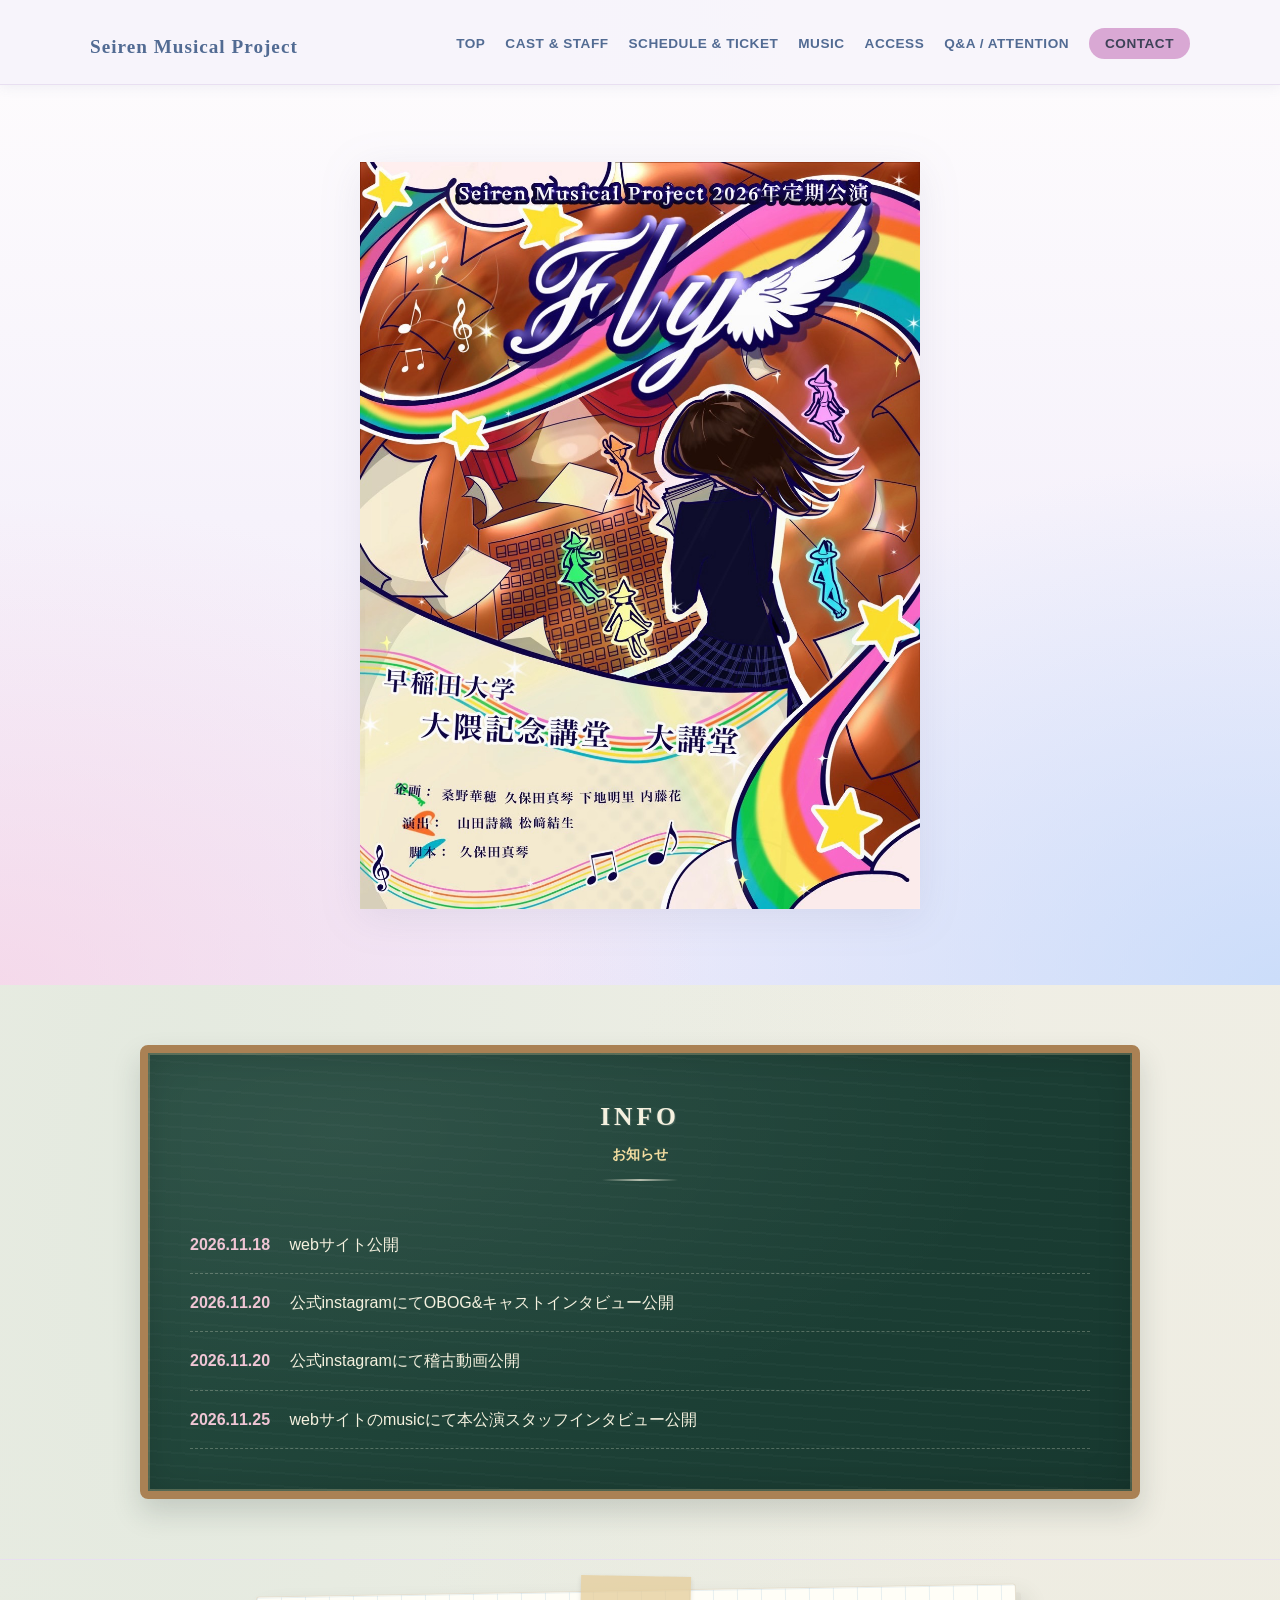
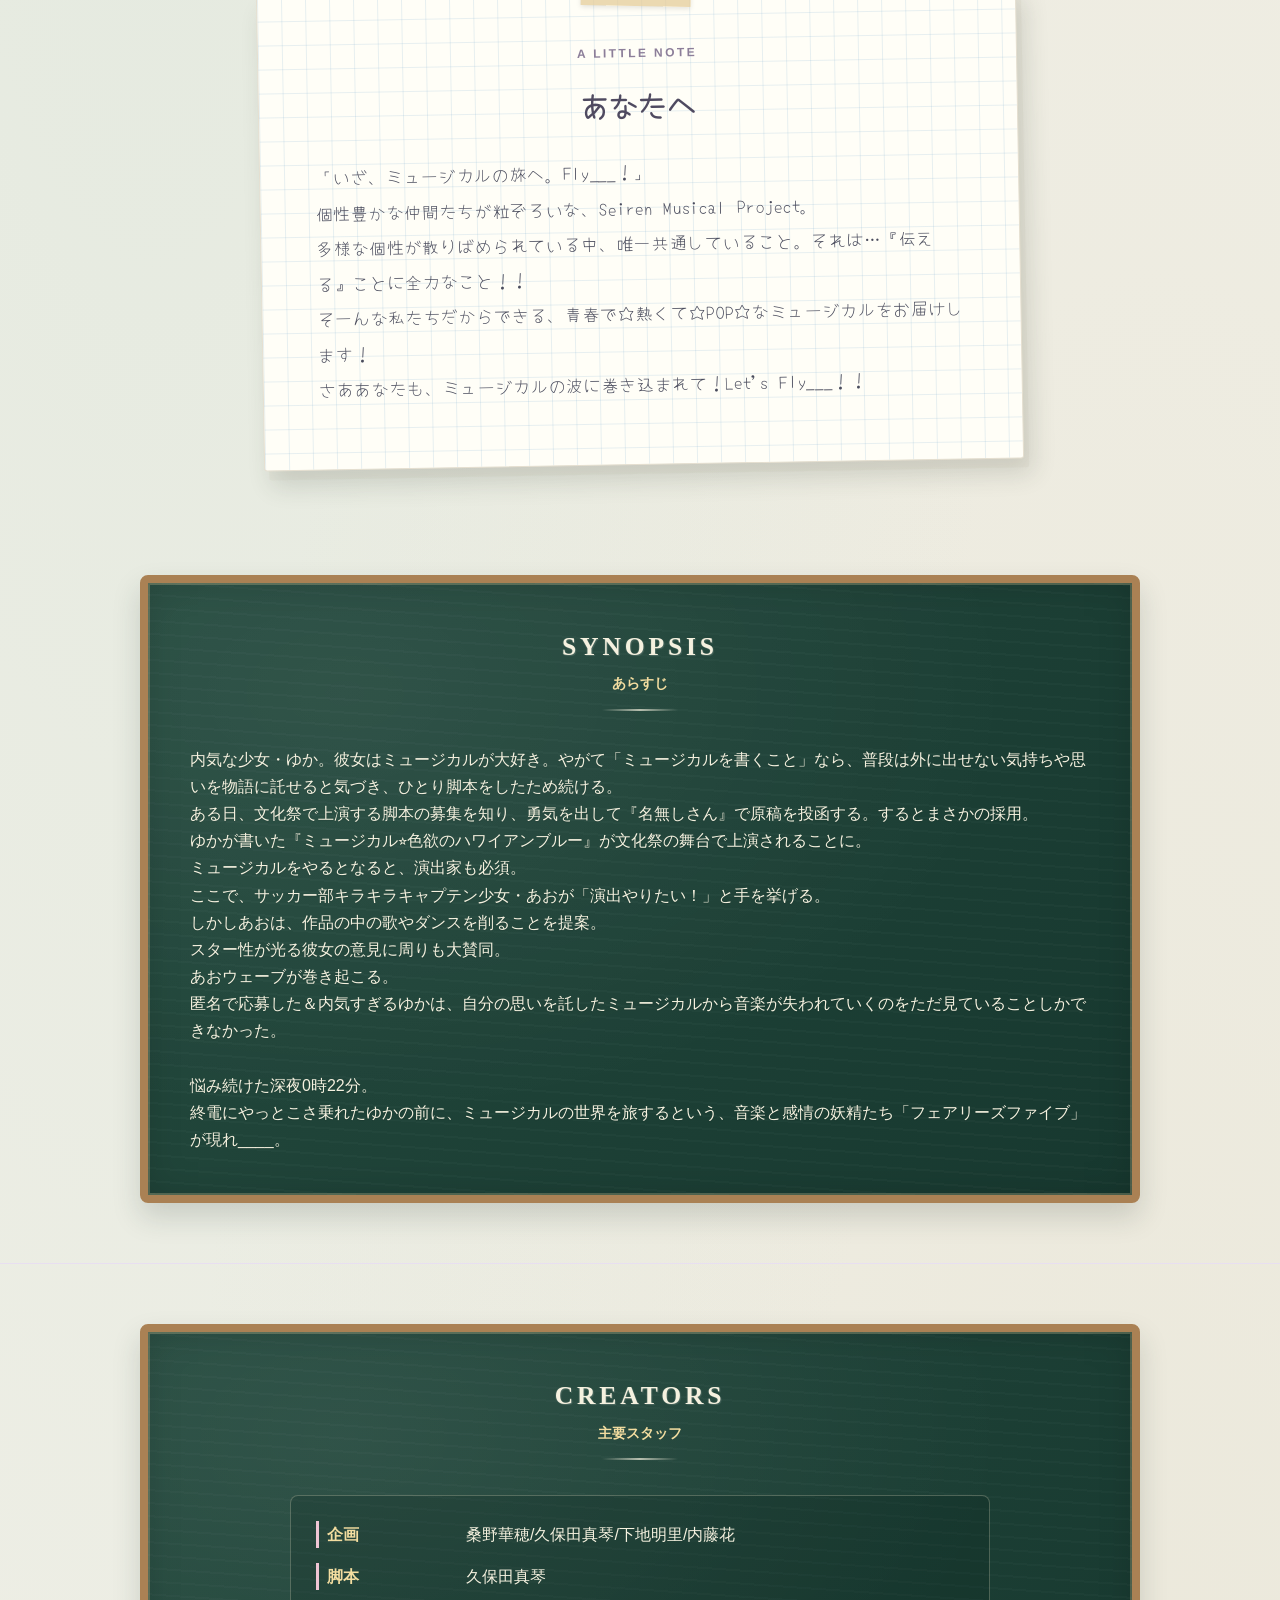
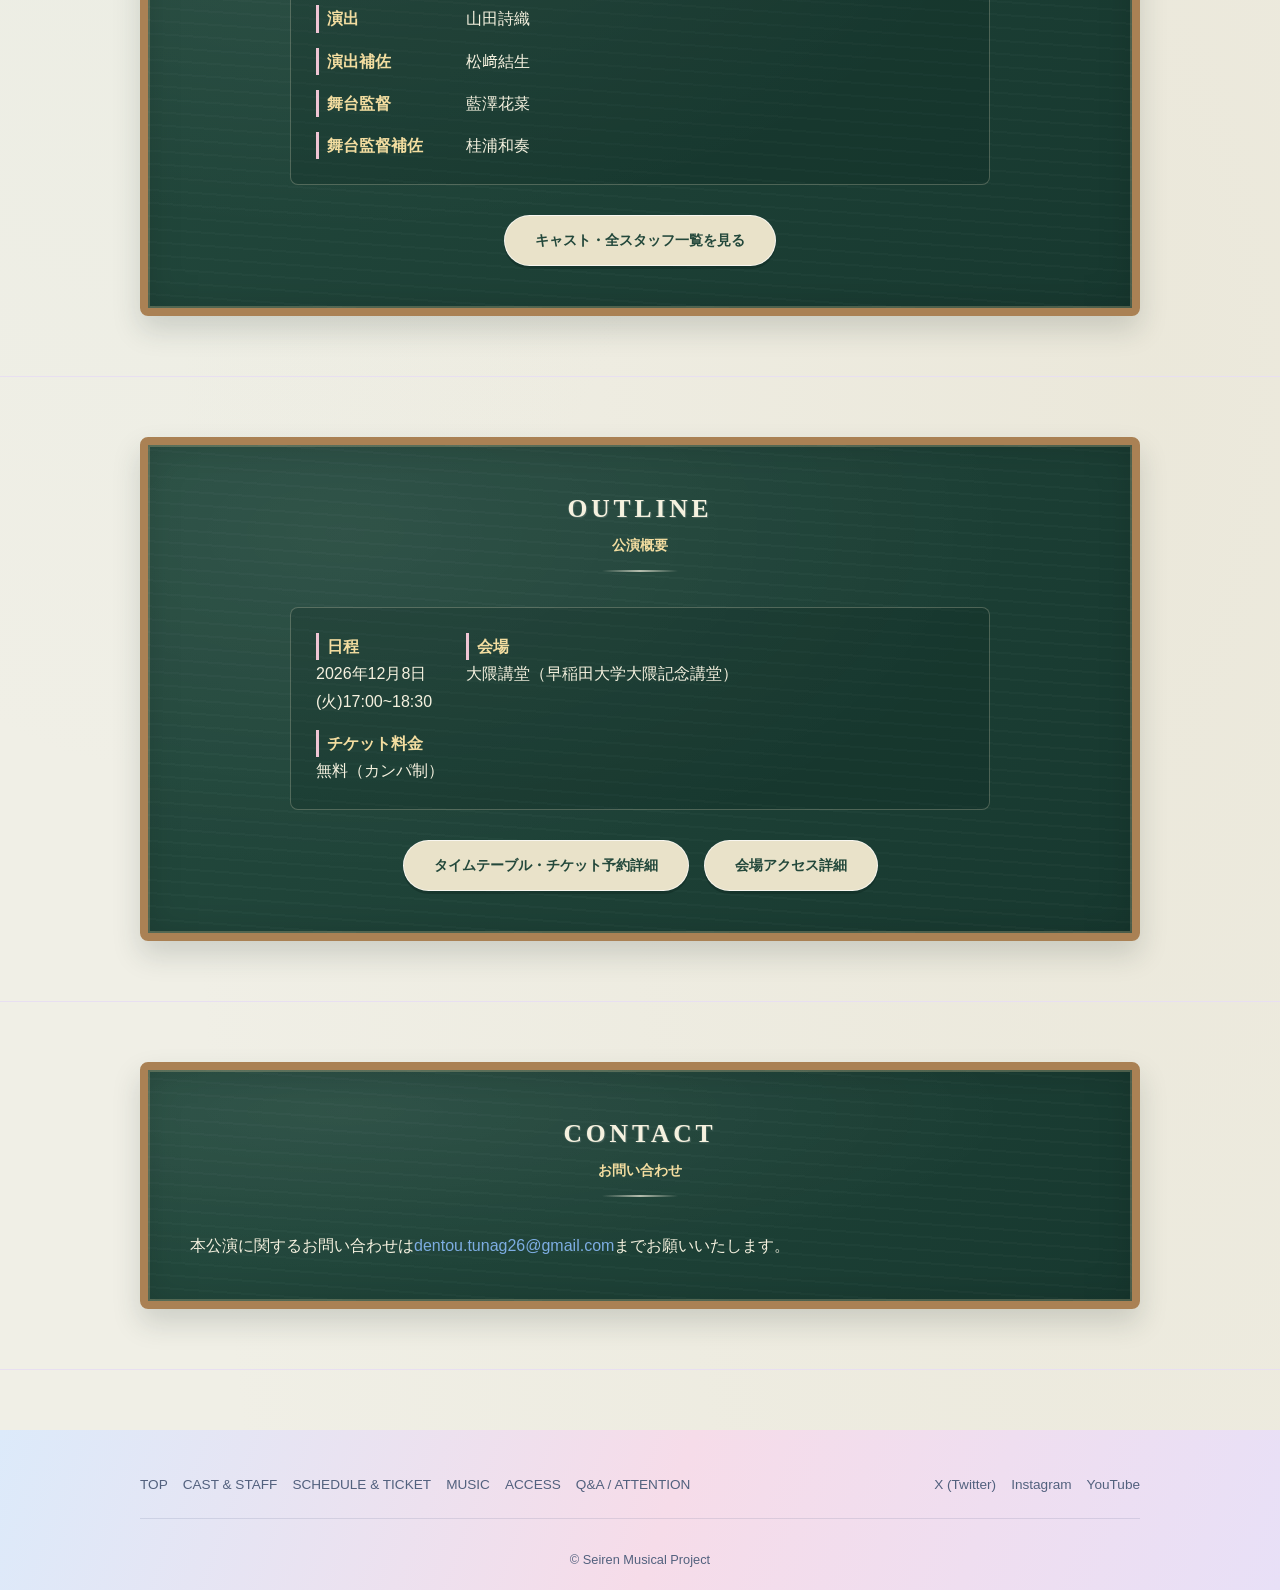
==== commit bc94f6f9: "Fix typo in director's assistant name" ====
--- a/stage/index.html
+++ b/stage/index.html
@@ -41,7 +41,7 @@
 
 <meta property="og:image:width" content="1200">
 <meta property="og:image:height" content="630">
-<meta property="og:image:type" content="image/png">
+<meta property="og:image:type" content="images/ogp.png">
 
 <meta property="og:locale" content="ja_JP">
 
@@ -170,7 +170,7 @@
           <dt>企画</dt><dd>桑野華穂/久保田真琴/下地明里/内藤花</dd>
           <dt>脚本</dt><dd>久保田真琴</dd>
           <dt>演出</dt><dd>山田詩織</dd>
-          <dt>演出補佐</dt><dd>松崎結生</dd>
+          <dt>演出補佐</dt><dd>松﨑結生</dd>
           <dt>舞台監督</dt><dd>藍澤花菜</dd>
           <dt>舞台監督補佐</dt><dd>桂浦和奏</dd>
         </dl>
@@ -229,7 +229,7 @@
         </ul>
         <ul class="sns-list">
           <li><a href="https://twitter.com/seirenmusical" target="_blank" rel="noopener">X (Twitter)</a></li>
-          <li><a href="https://www.instagram.com/seirenofficial/" target="_blank" rel="noopener">Instagram</a></li>
+          <li><a href="https://www.instagram.com/fly_to_musical2026?srtk=NjV5M290YTI3cDll" target="_blank" rel="noopener">Instagram</a></li>
           <li><a href="https://www.youtube.com/" target="_blank" rel="noopener">YouTube</a></li>
         </ul>
       </div>
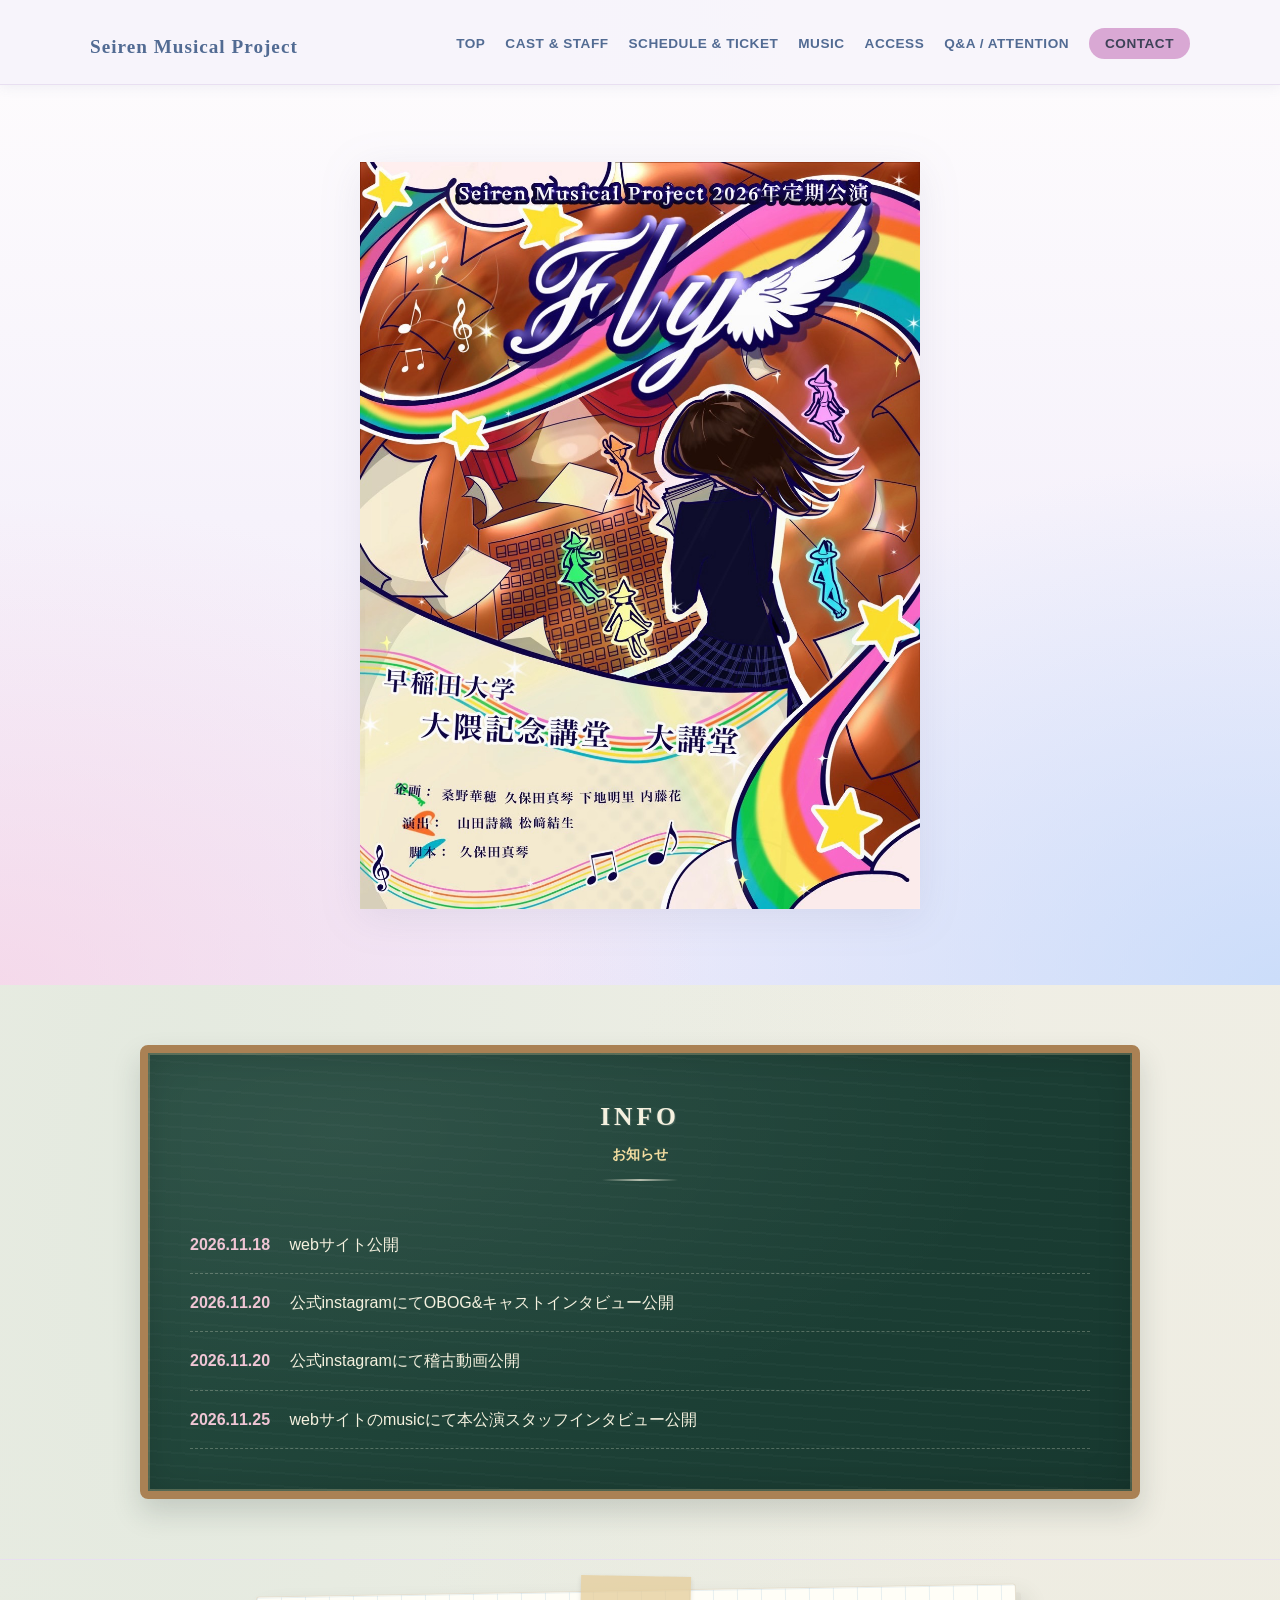
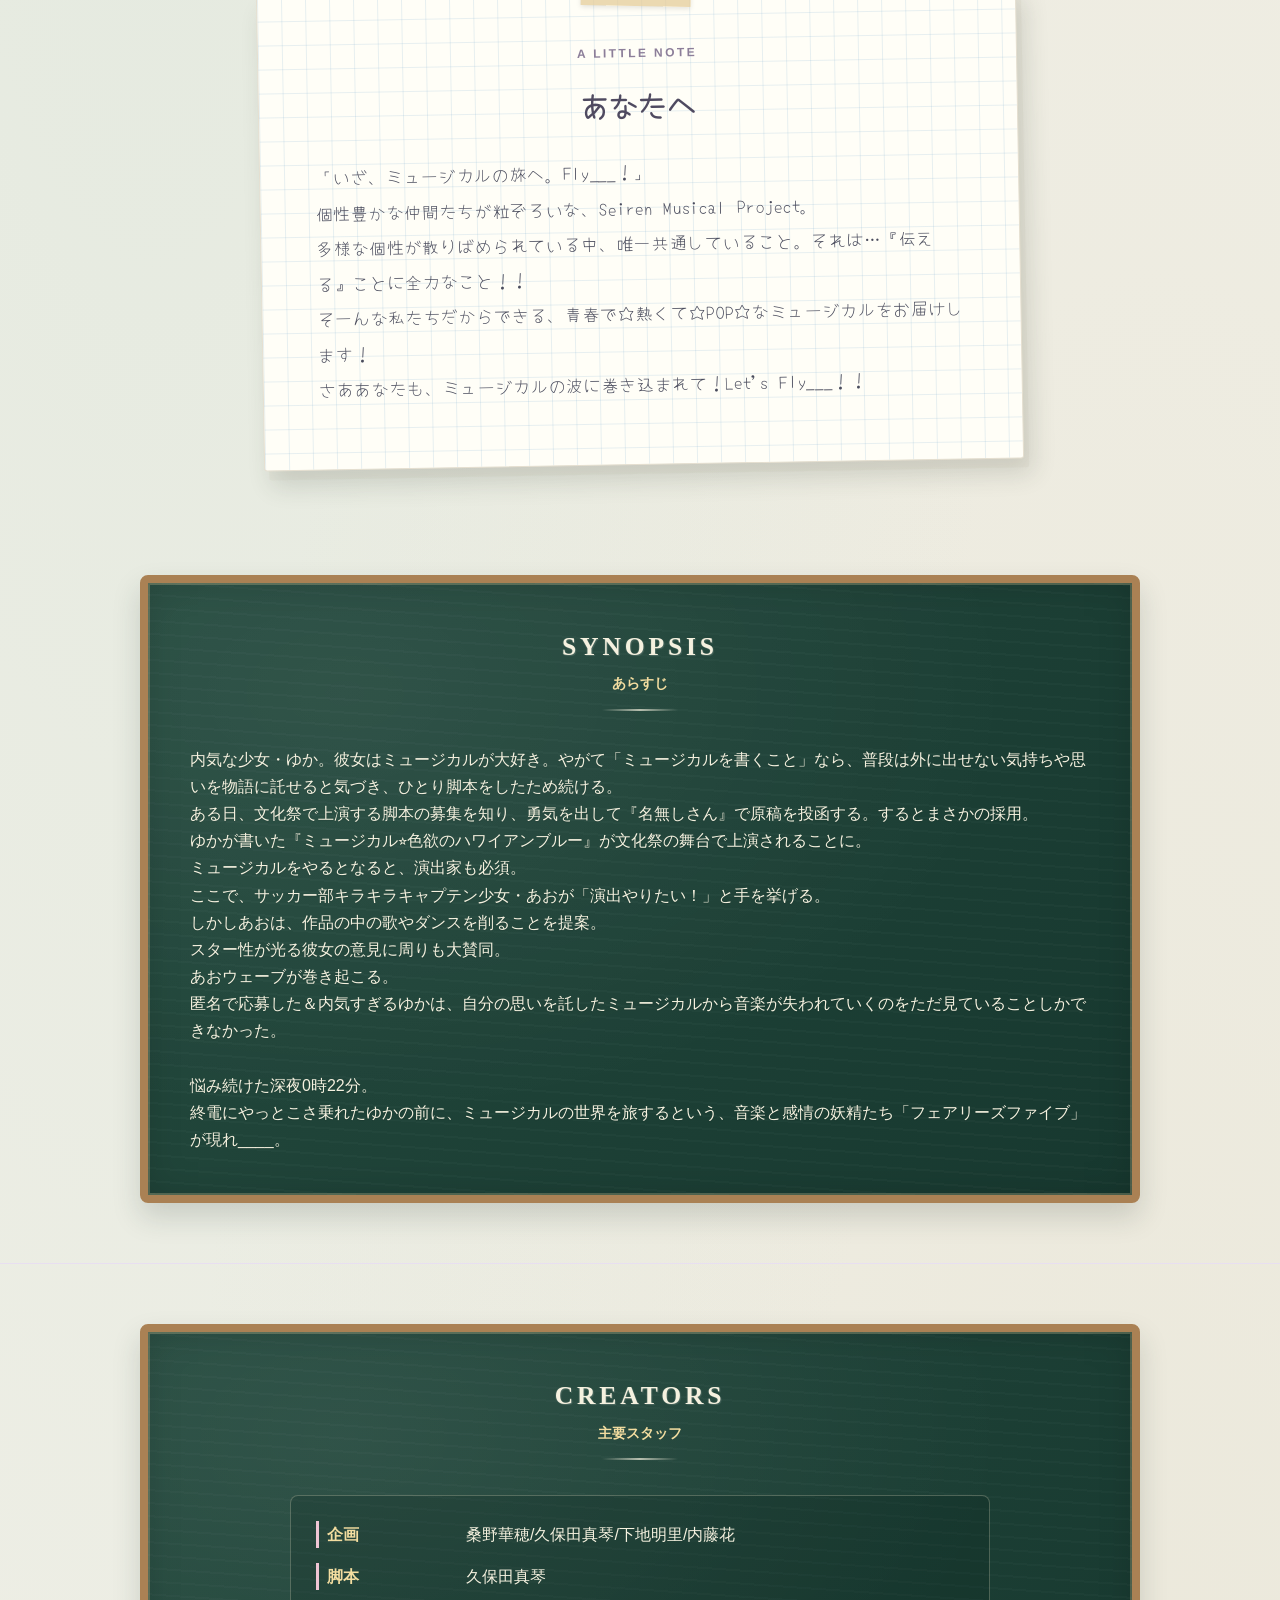
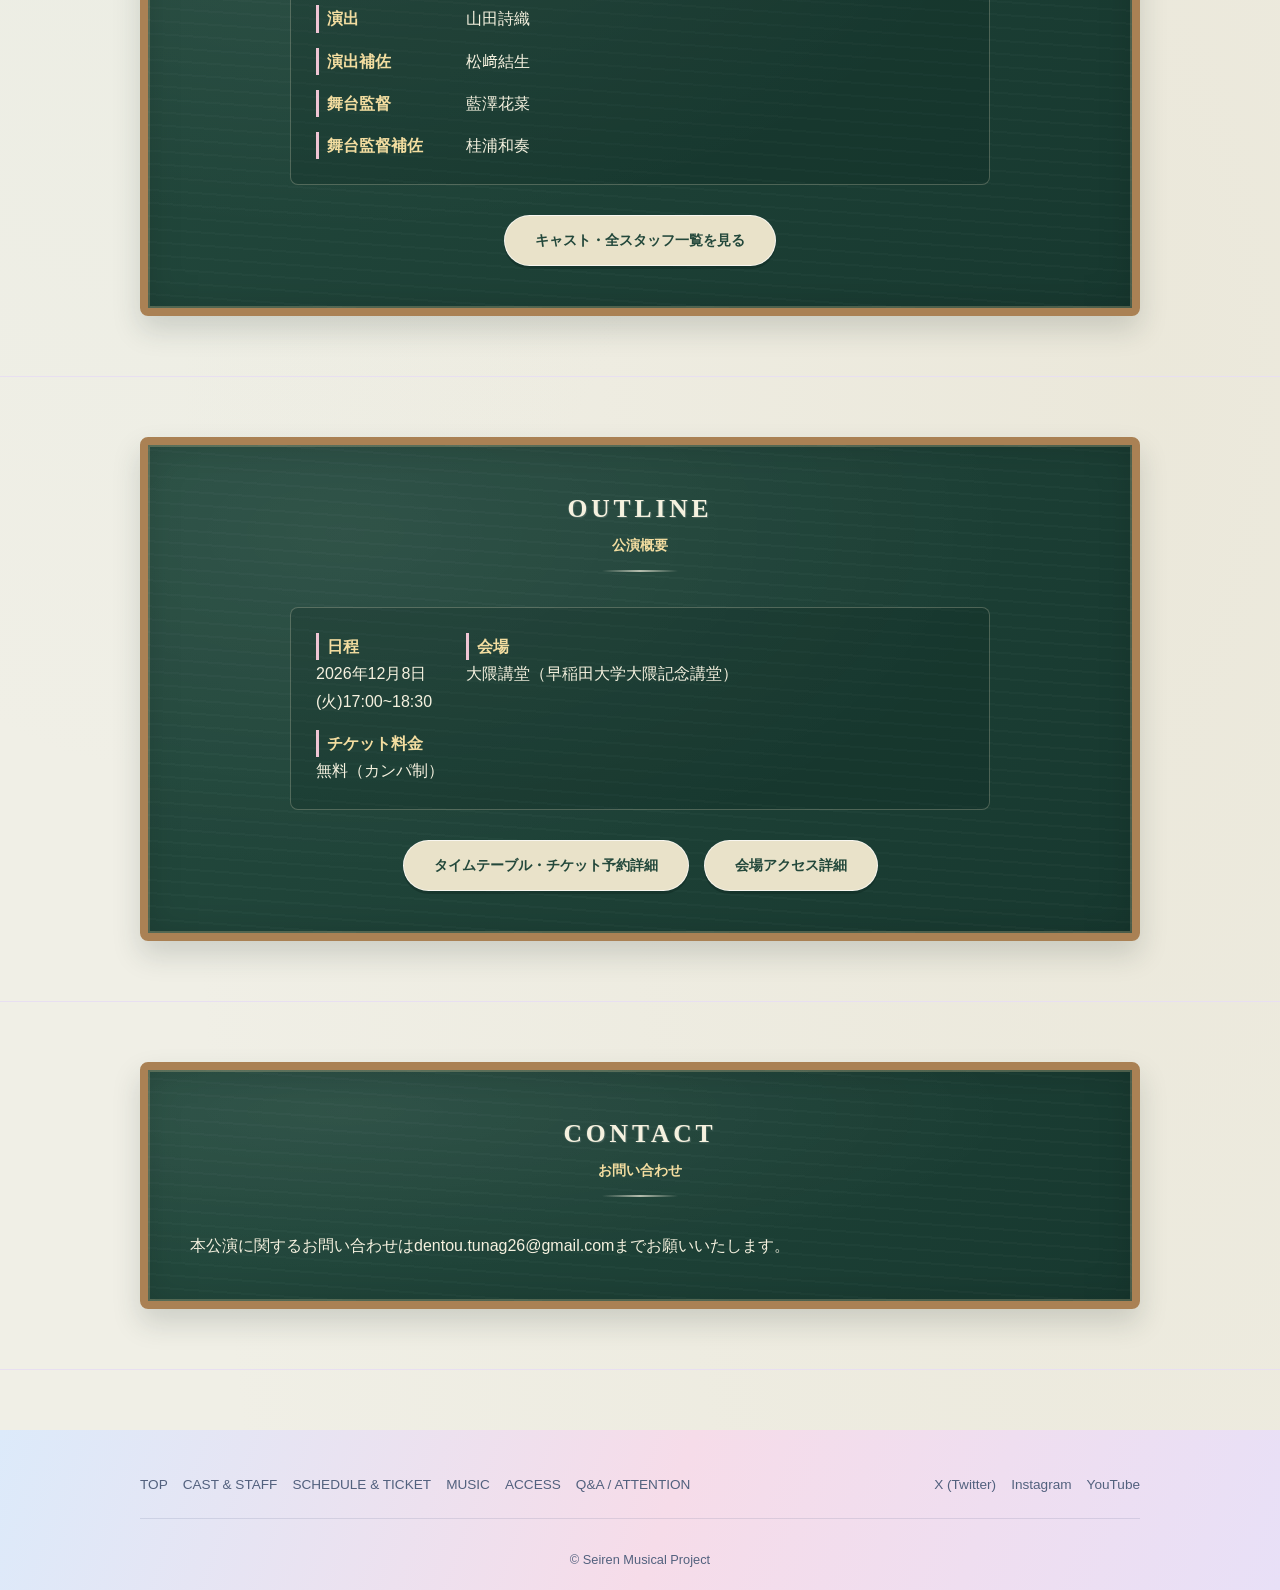
==== commit 1212ef07: "Remove HTML anchor tag from contact email" ====
--- a/stage/index.html
+++ b/stage/index.html
@@ -210,7 +210,7 @@
     <section id="contact" class="section contact-section">
       <div class="container">
         <h2 class="section-title"><span class="en">CONTACT</span><span class="ja">お問い合わせ</span></h2>
-        <p>本公演に関するお問い合わせは<a href="dentou.tunag26@gmail.com">dentou.tunag26@gmail.com</a>までお願いいたします。</p>
+        <p>本公演に関するお問い合わせはdentou.tunag26@gmail.comまでお願いいたします。</p>
       </div>
     </section>
   </main>
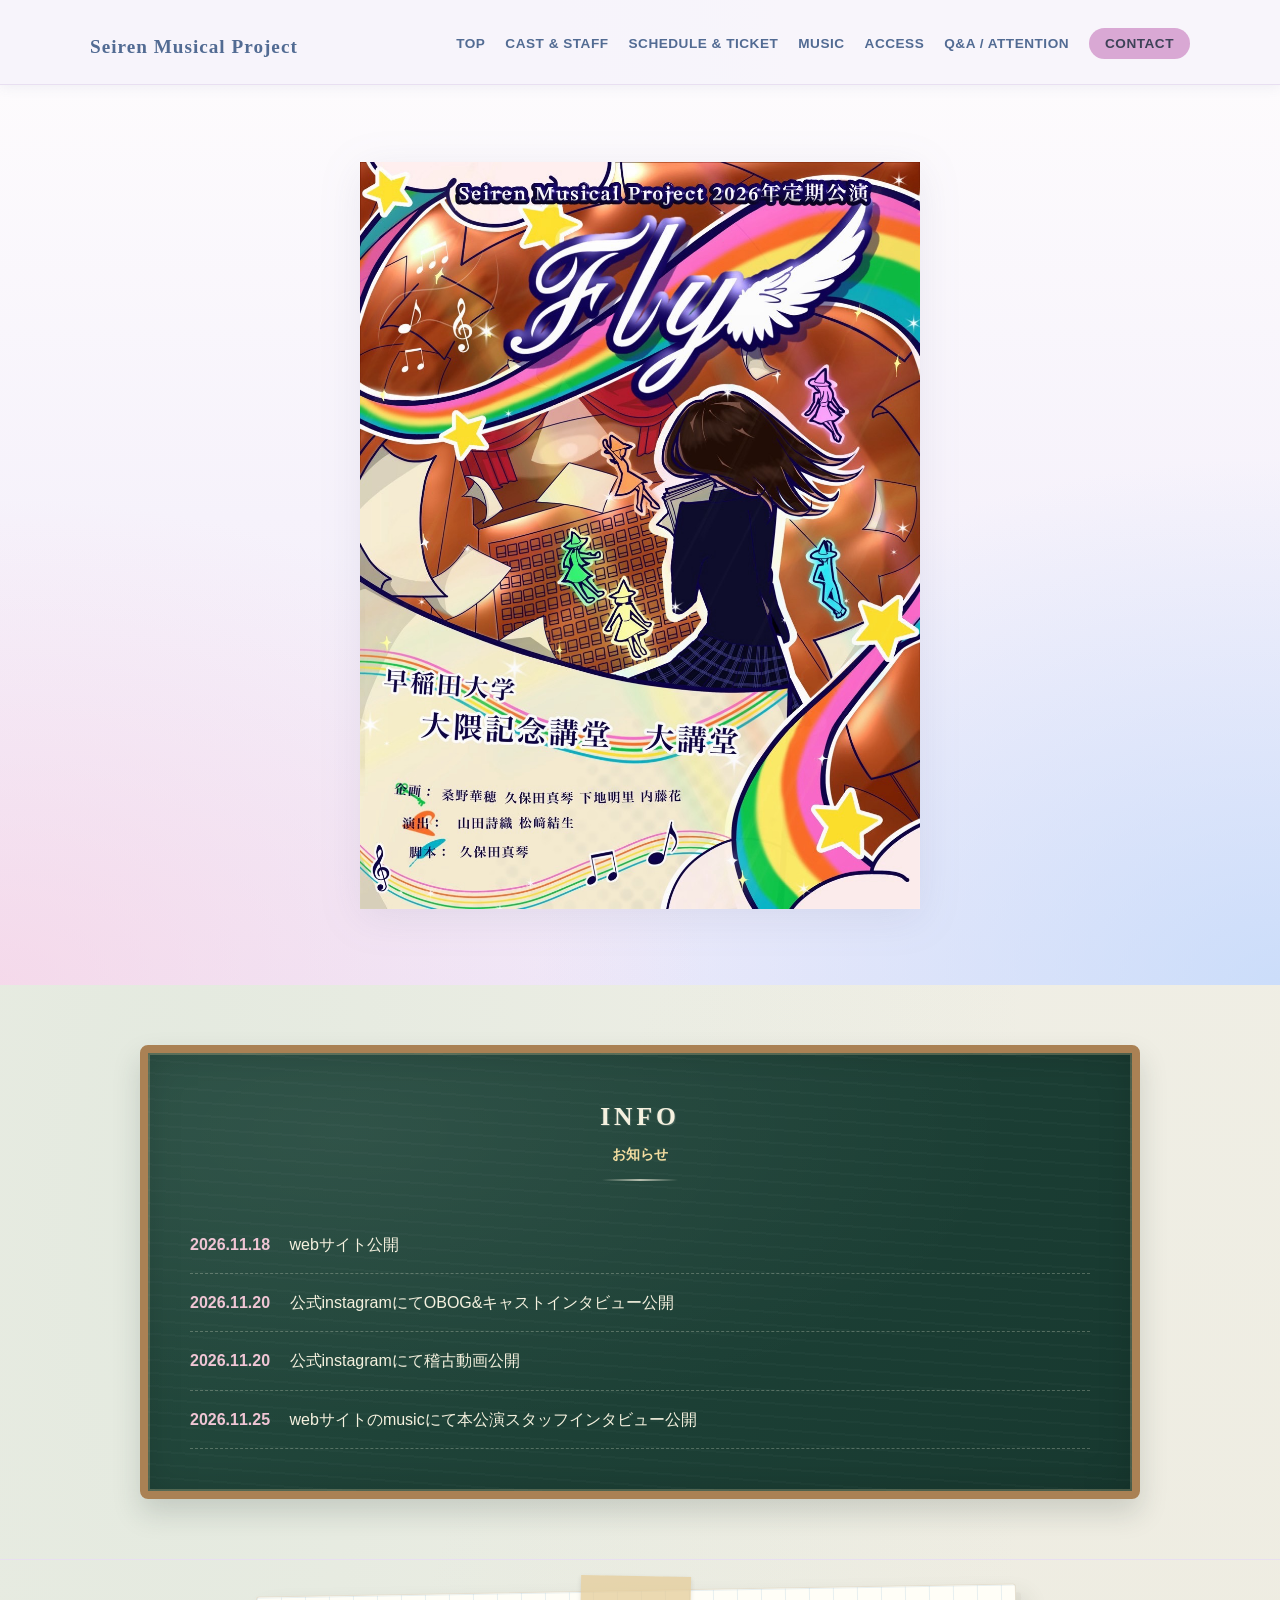
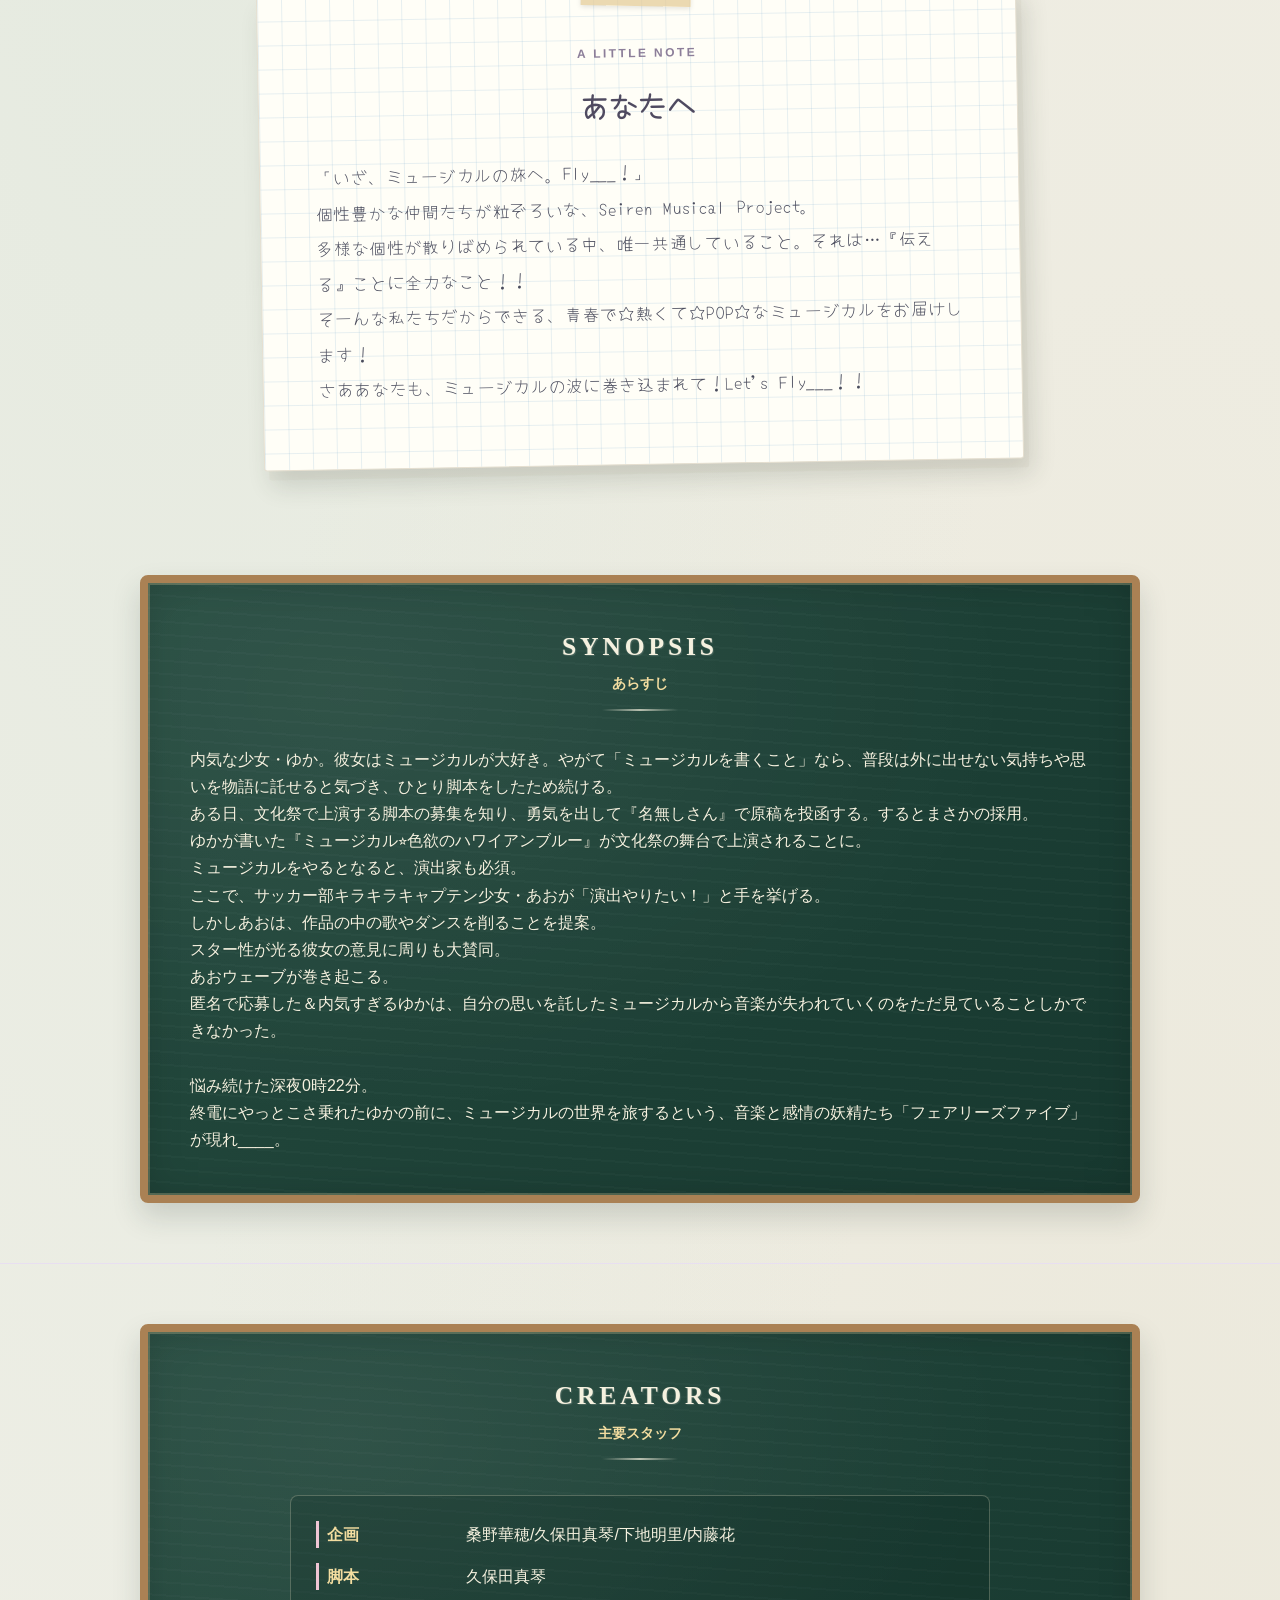
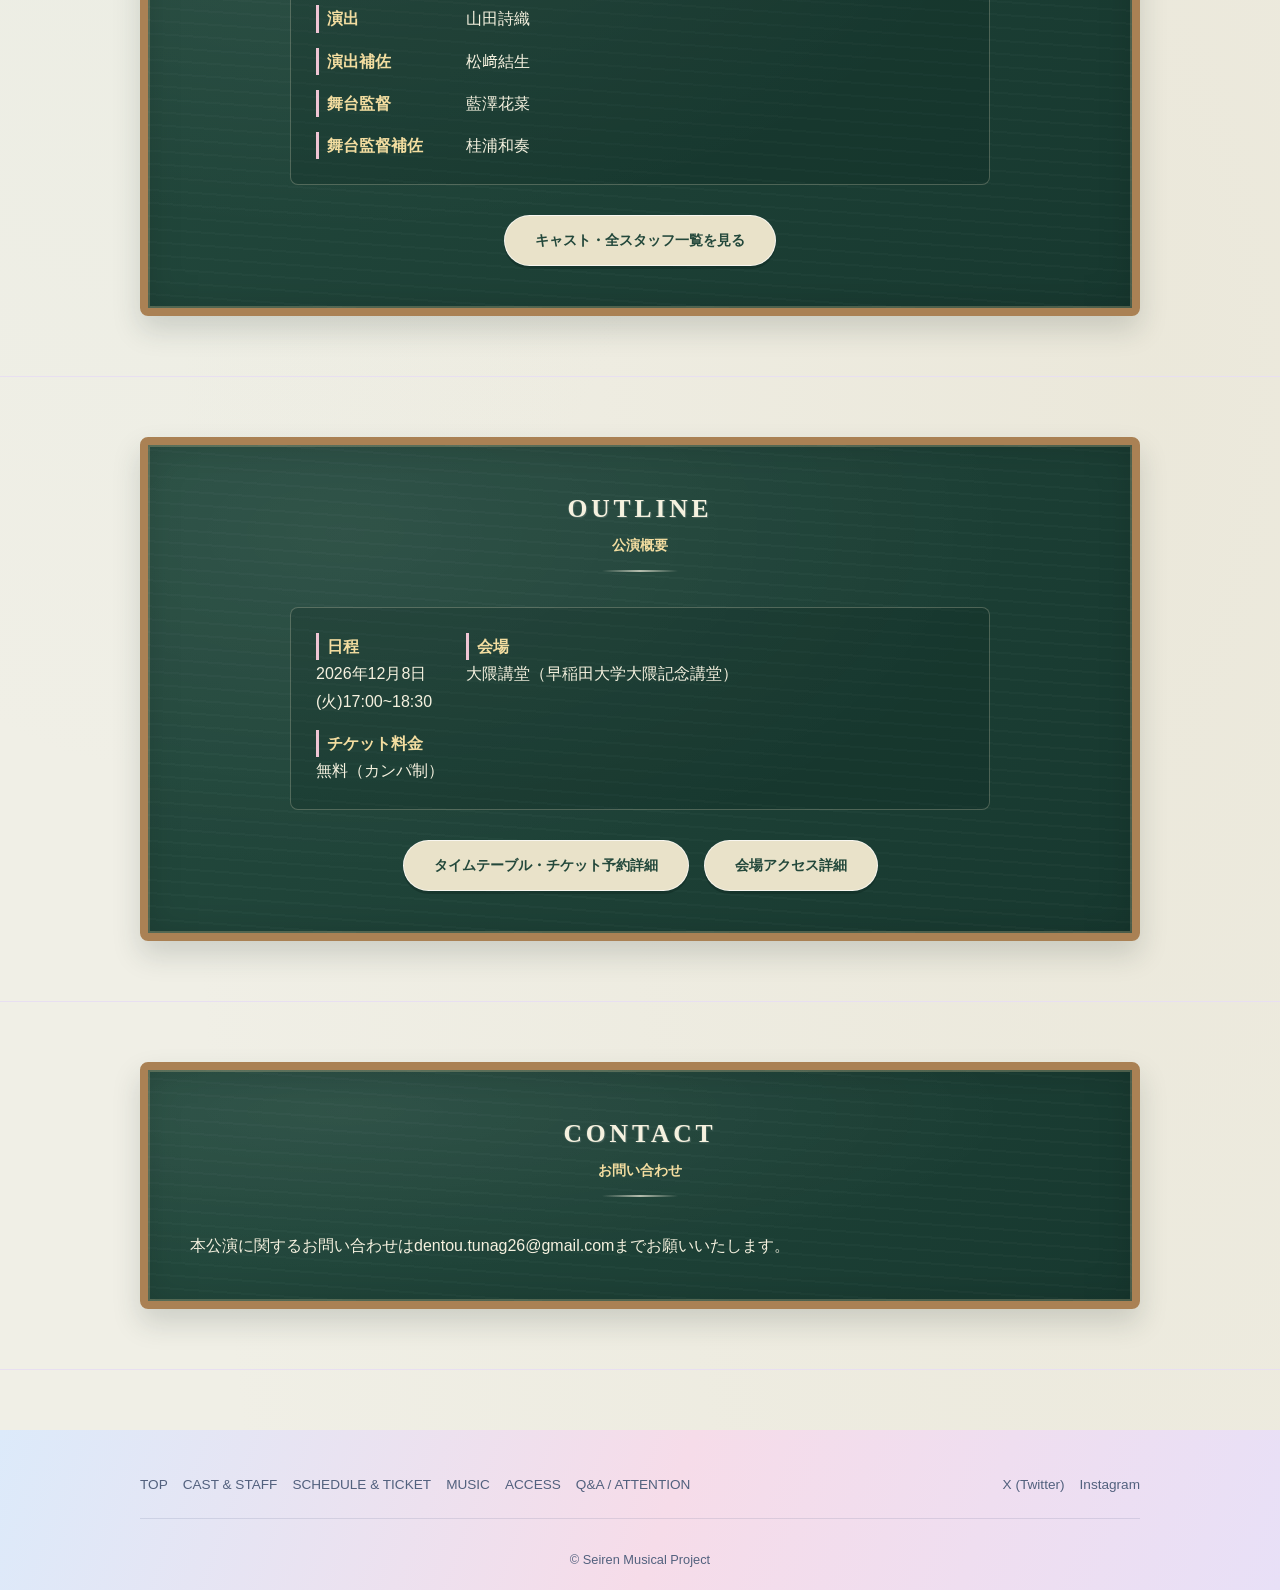
==== commit c3d02e4c: "Remove YouTube link from index.html" ====
--- a/stage/index.html
+++ b/stage/index.html
@@ -230,7 +230,6 @@
         <ul class="sns-list">
           <li><a href="https://twitter.com/seirenmusical" target="_blank" rel="noopener">X (Twitter)</a></li>
           <li><a href="https://www.instagram.com/fly_to_musical2026?srtk=NjV5M290YTI3cDll" target="_blank" rel="noopener">Instagram</a></li>
-          <li><a href="https://www.youtube.com/" target="_blank" rel="noopener">YouTube</a></li>
         </ul>
       </div>
       <p class="copyright">&copy; Seiren Musical Project</p>
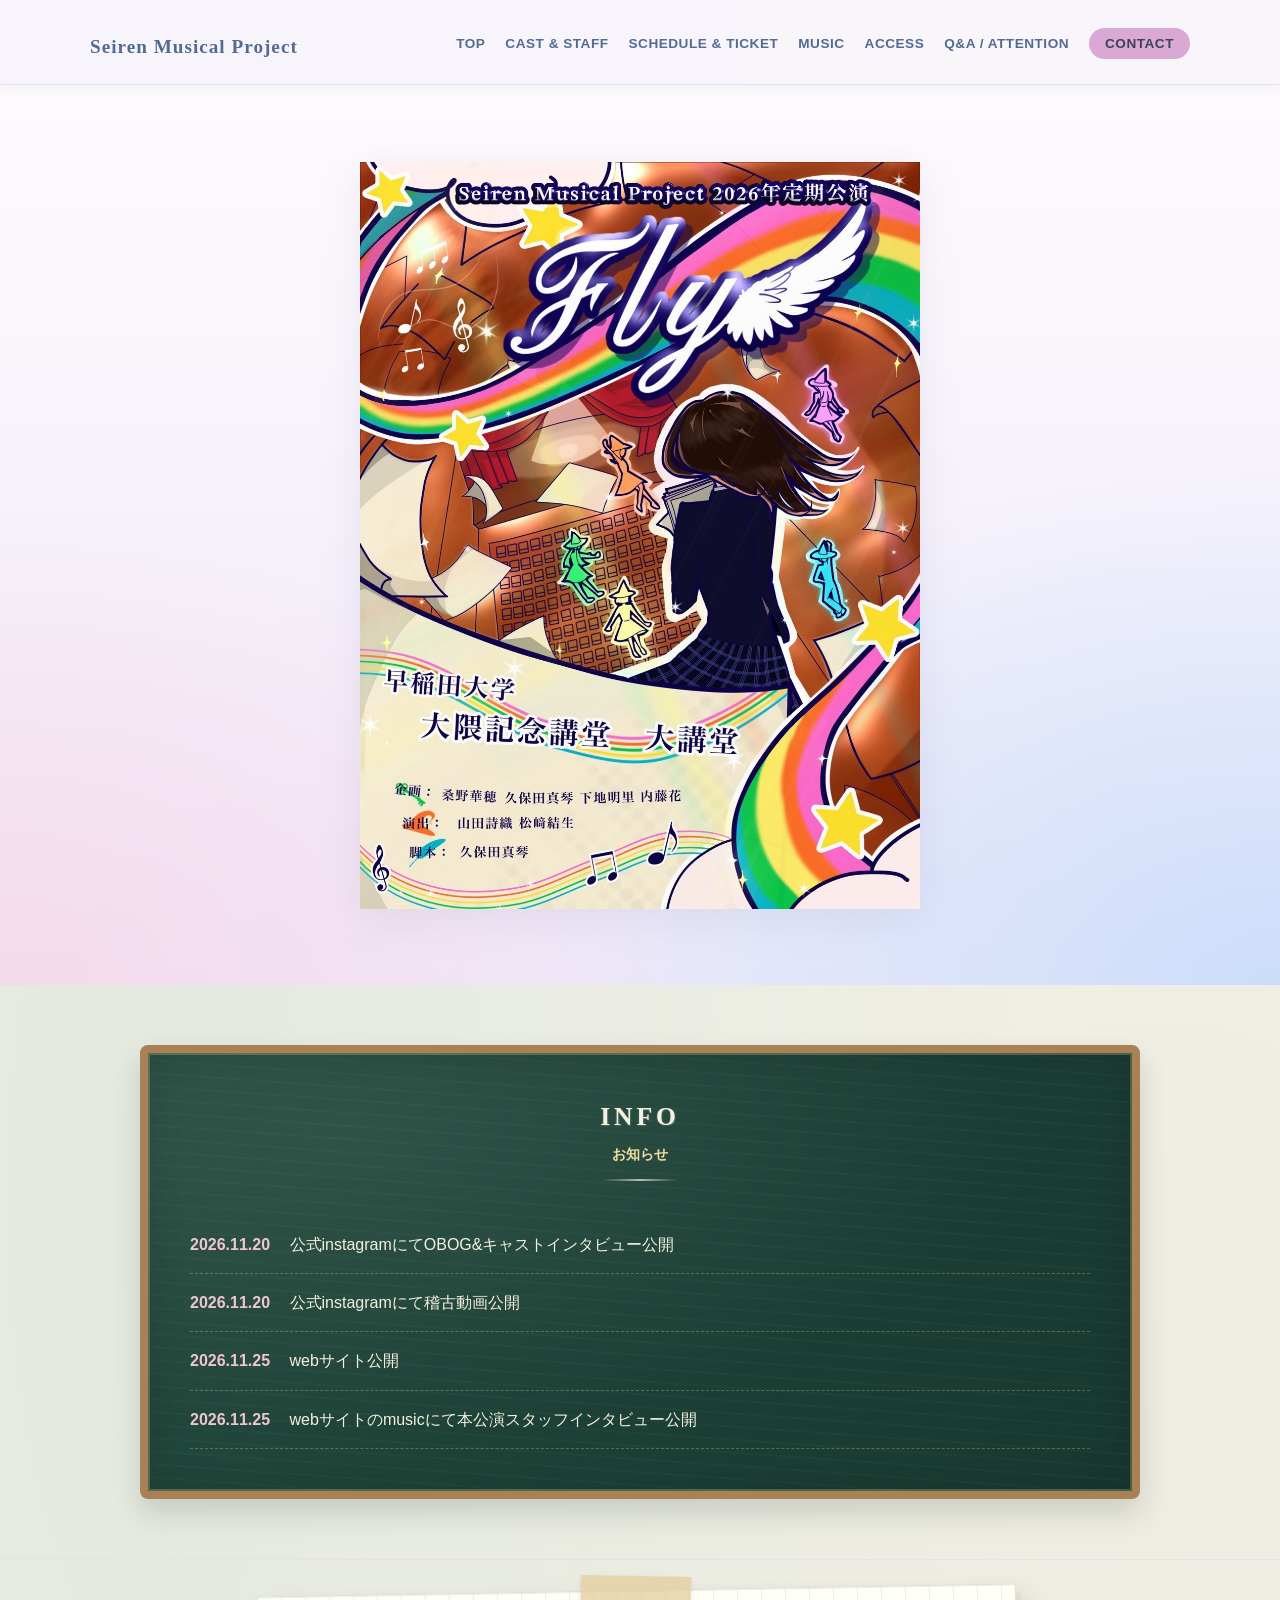
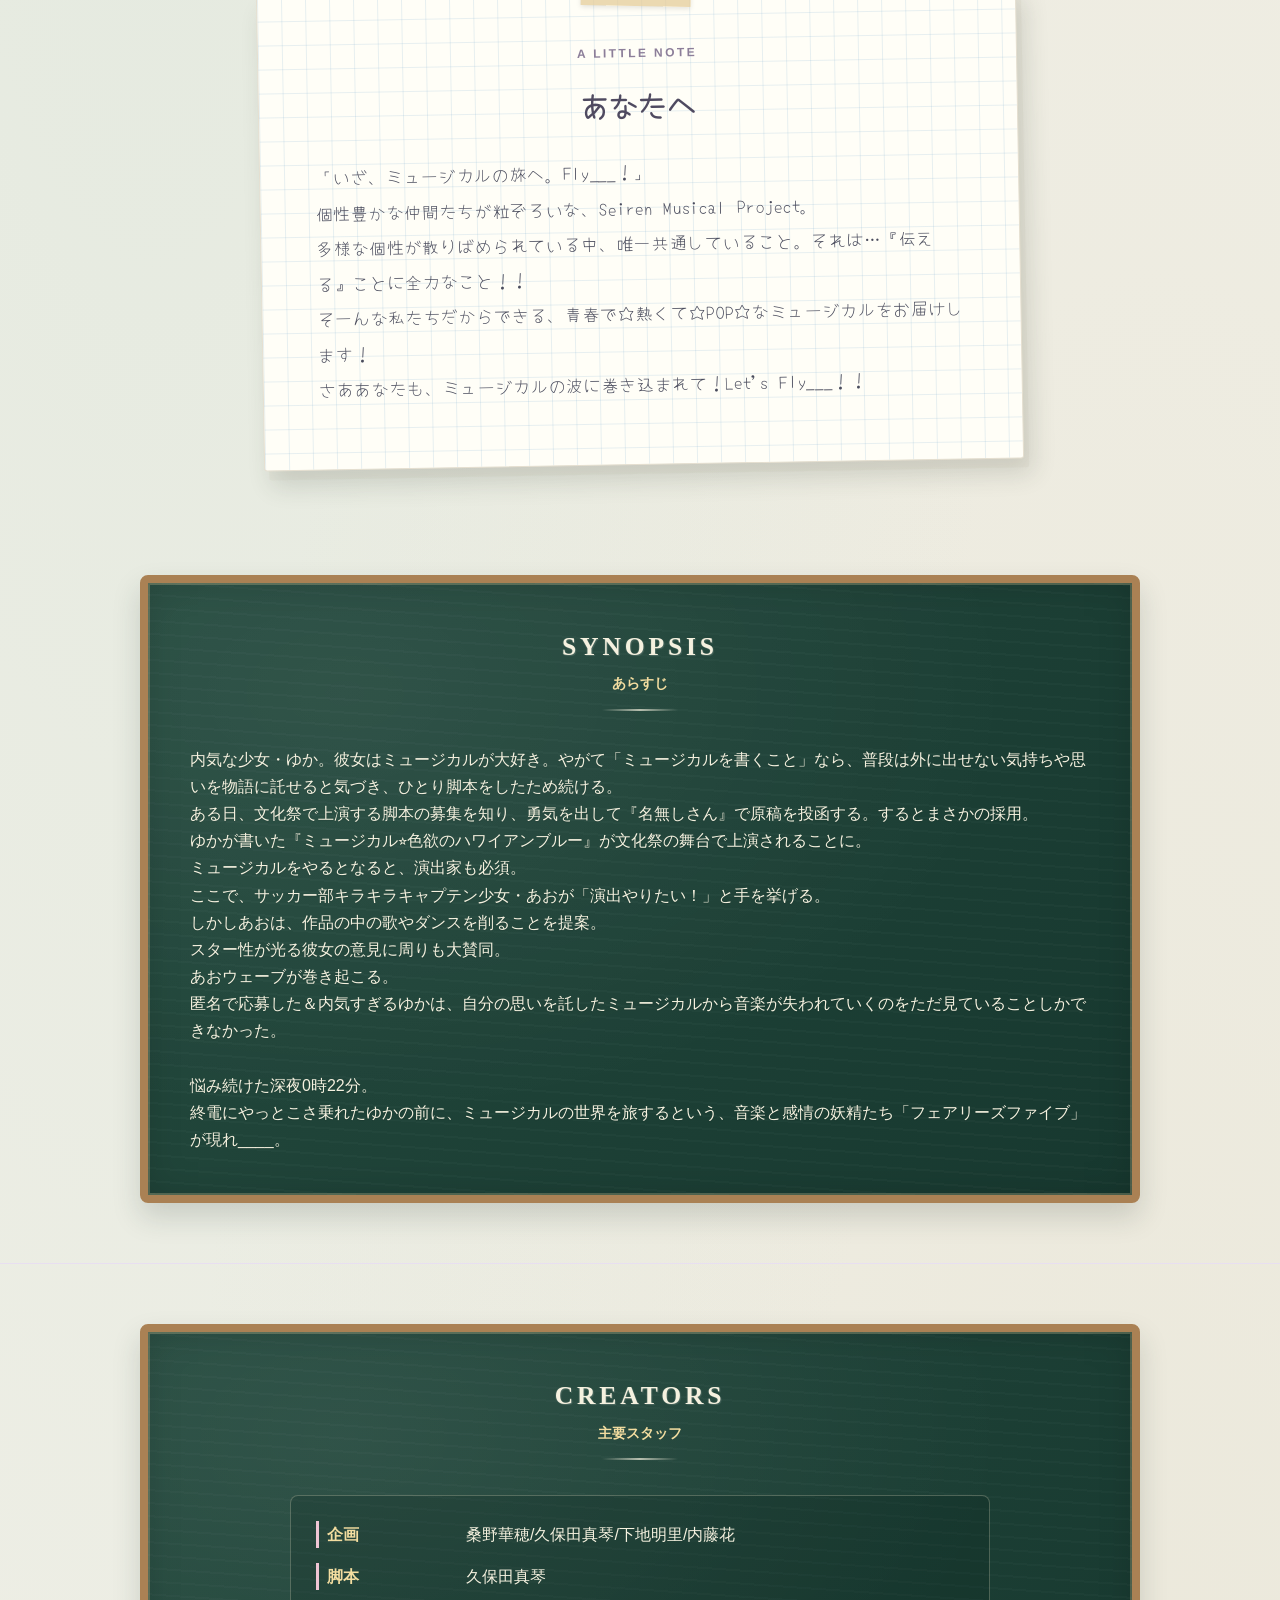
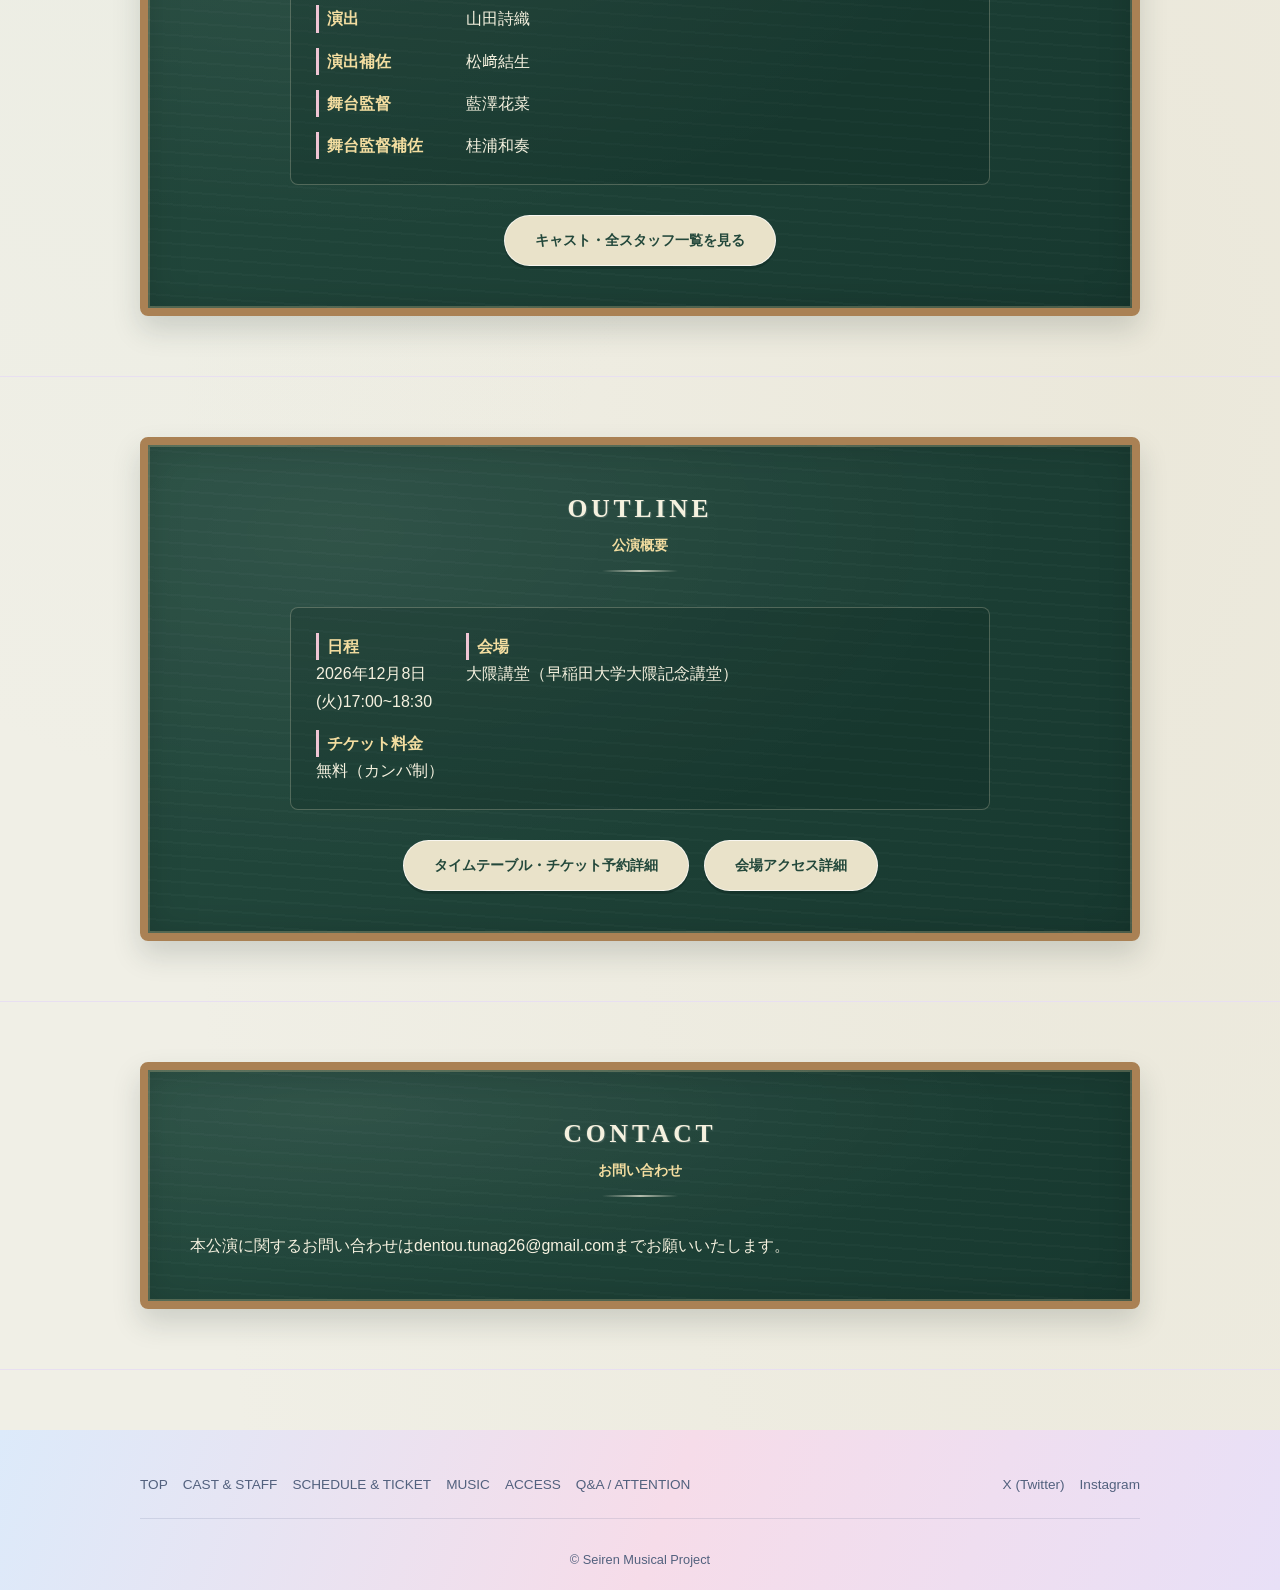
==== commit fa95d06d: "Update index.html" ====
--- a/stage/index.html
+++ b/stage/index.html
@@ -122,9 +122,9 @@
       <div class="container">
         <h2 class="section-title"><span class="en">INFO</span><span class="ja">お知らせ</span></h2>
         <ul class="info-list">
-          <li><span class="date">2026.11.18</span> webサイト公開</li>
           <li><span class="date">2026.11.20</span> 公式instagramにてOBOG&キャストインタビュー公開</li>
           <li><span class="date">2026.11.20</span> 公式instagramにて稽古動画公開</li>
+          <li><span class="date">2026.11.25</span> webサイト公開</li>
           <li><span class="date">2026.11.25</span> webサイトのmusicにて本公演スタッフインタビュー公開</li>
         </ul>
       </div>
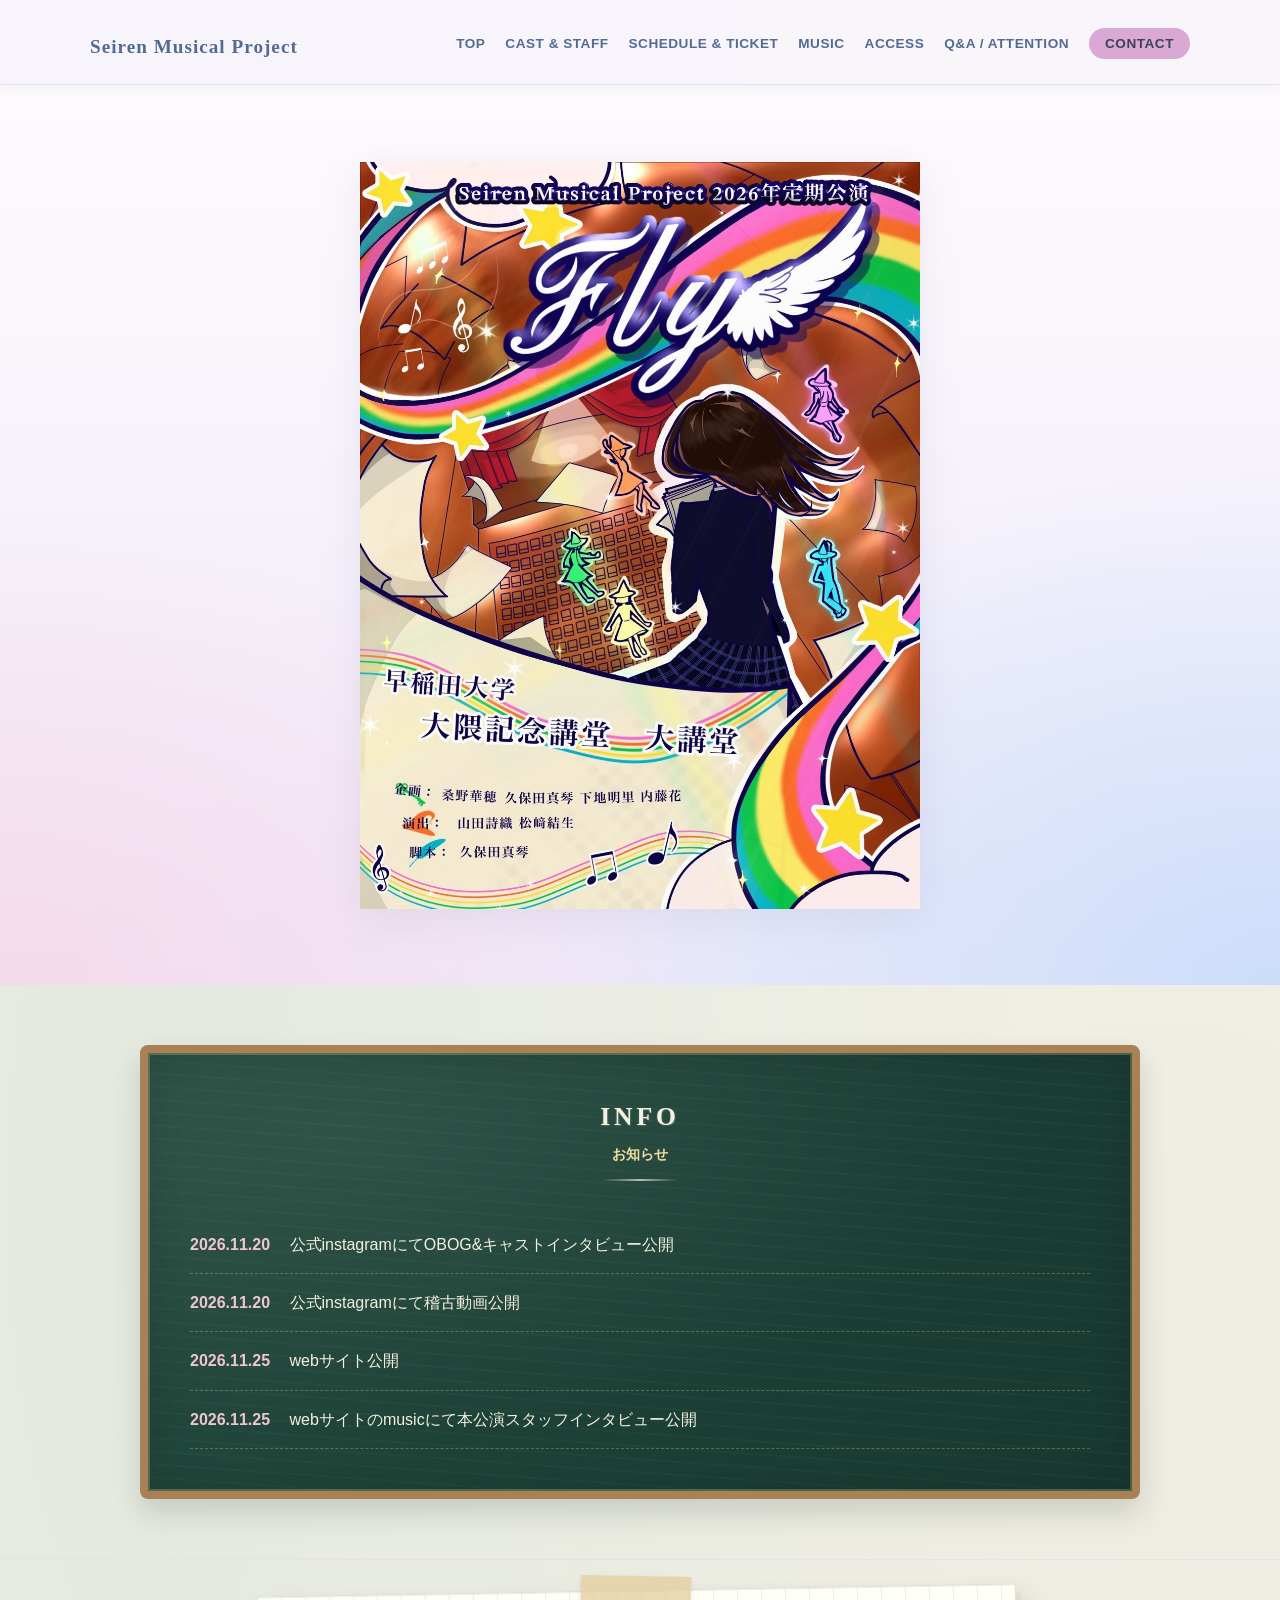
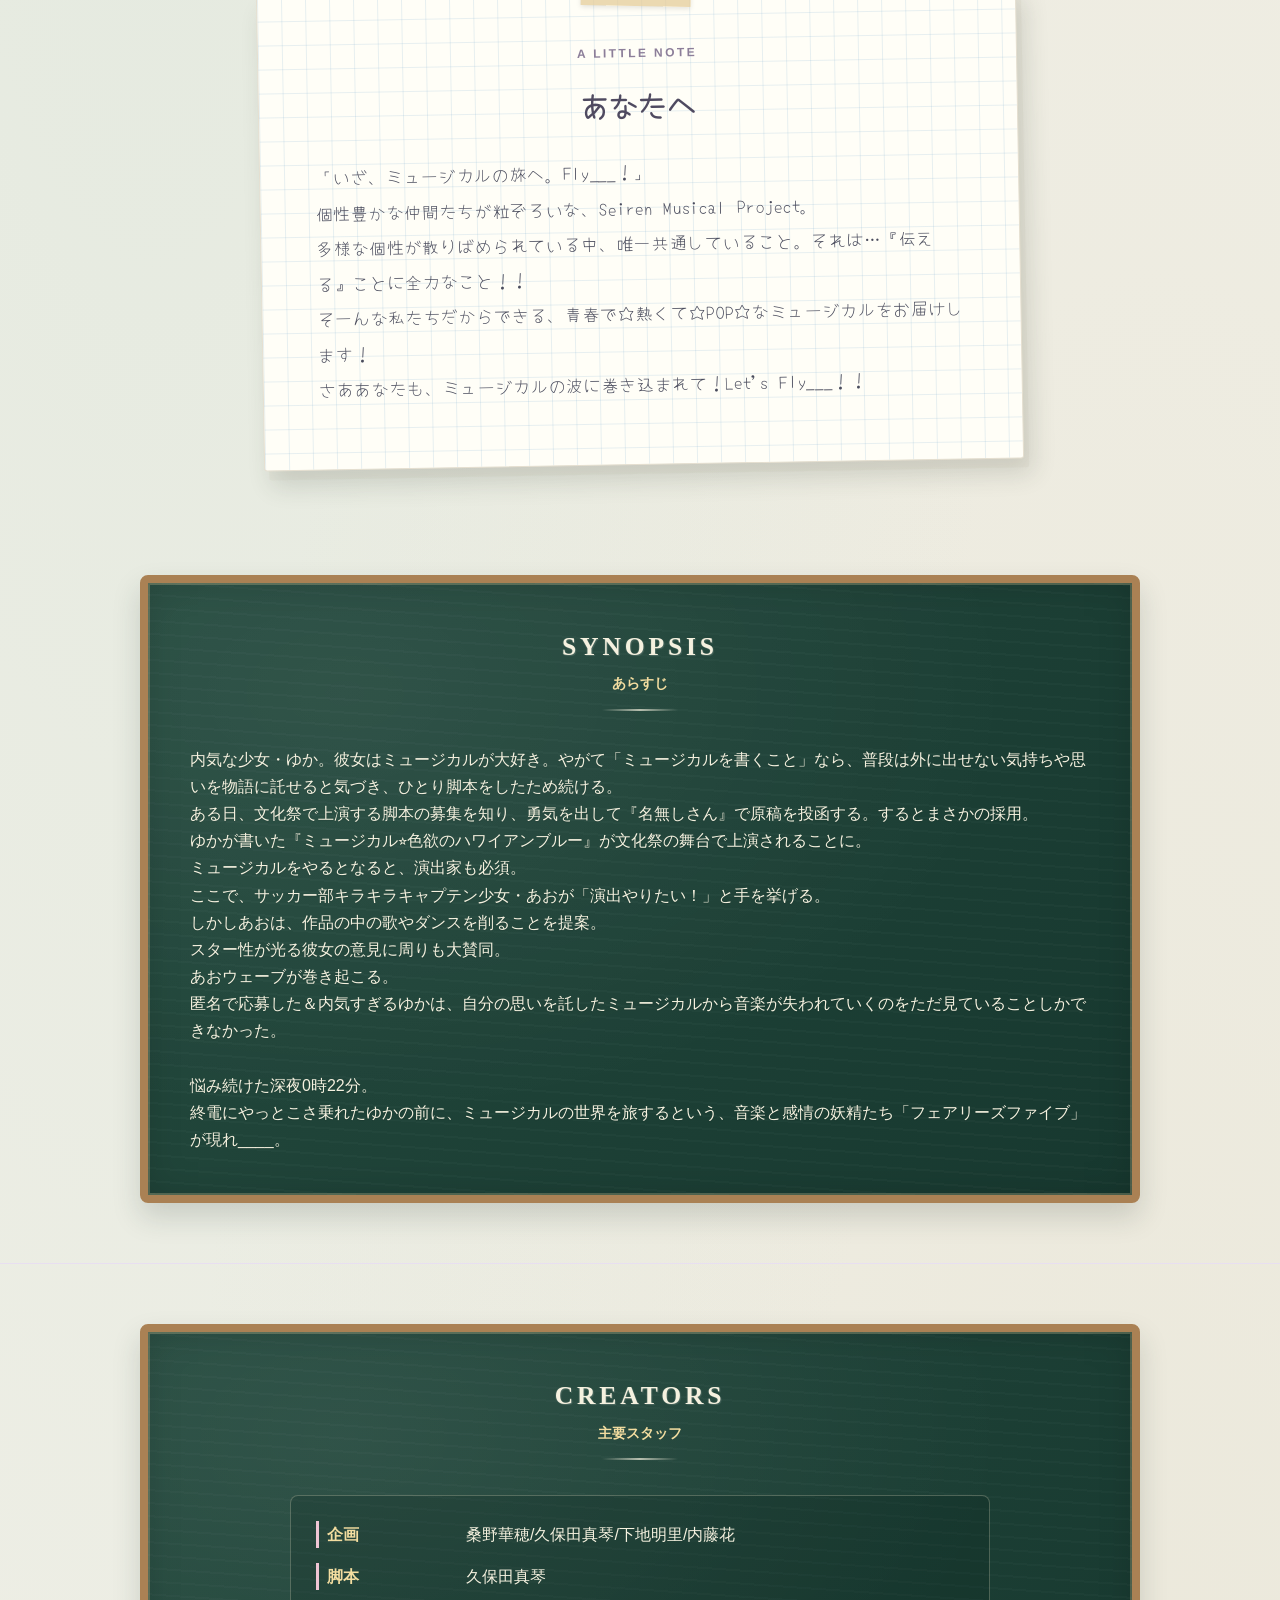
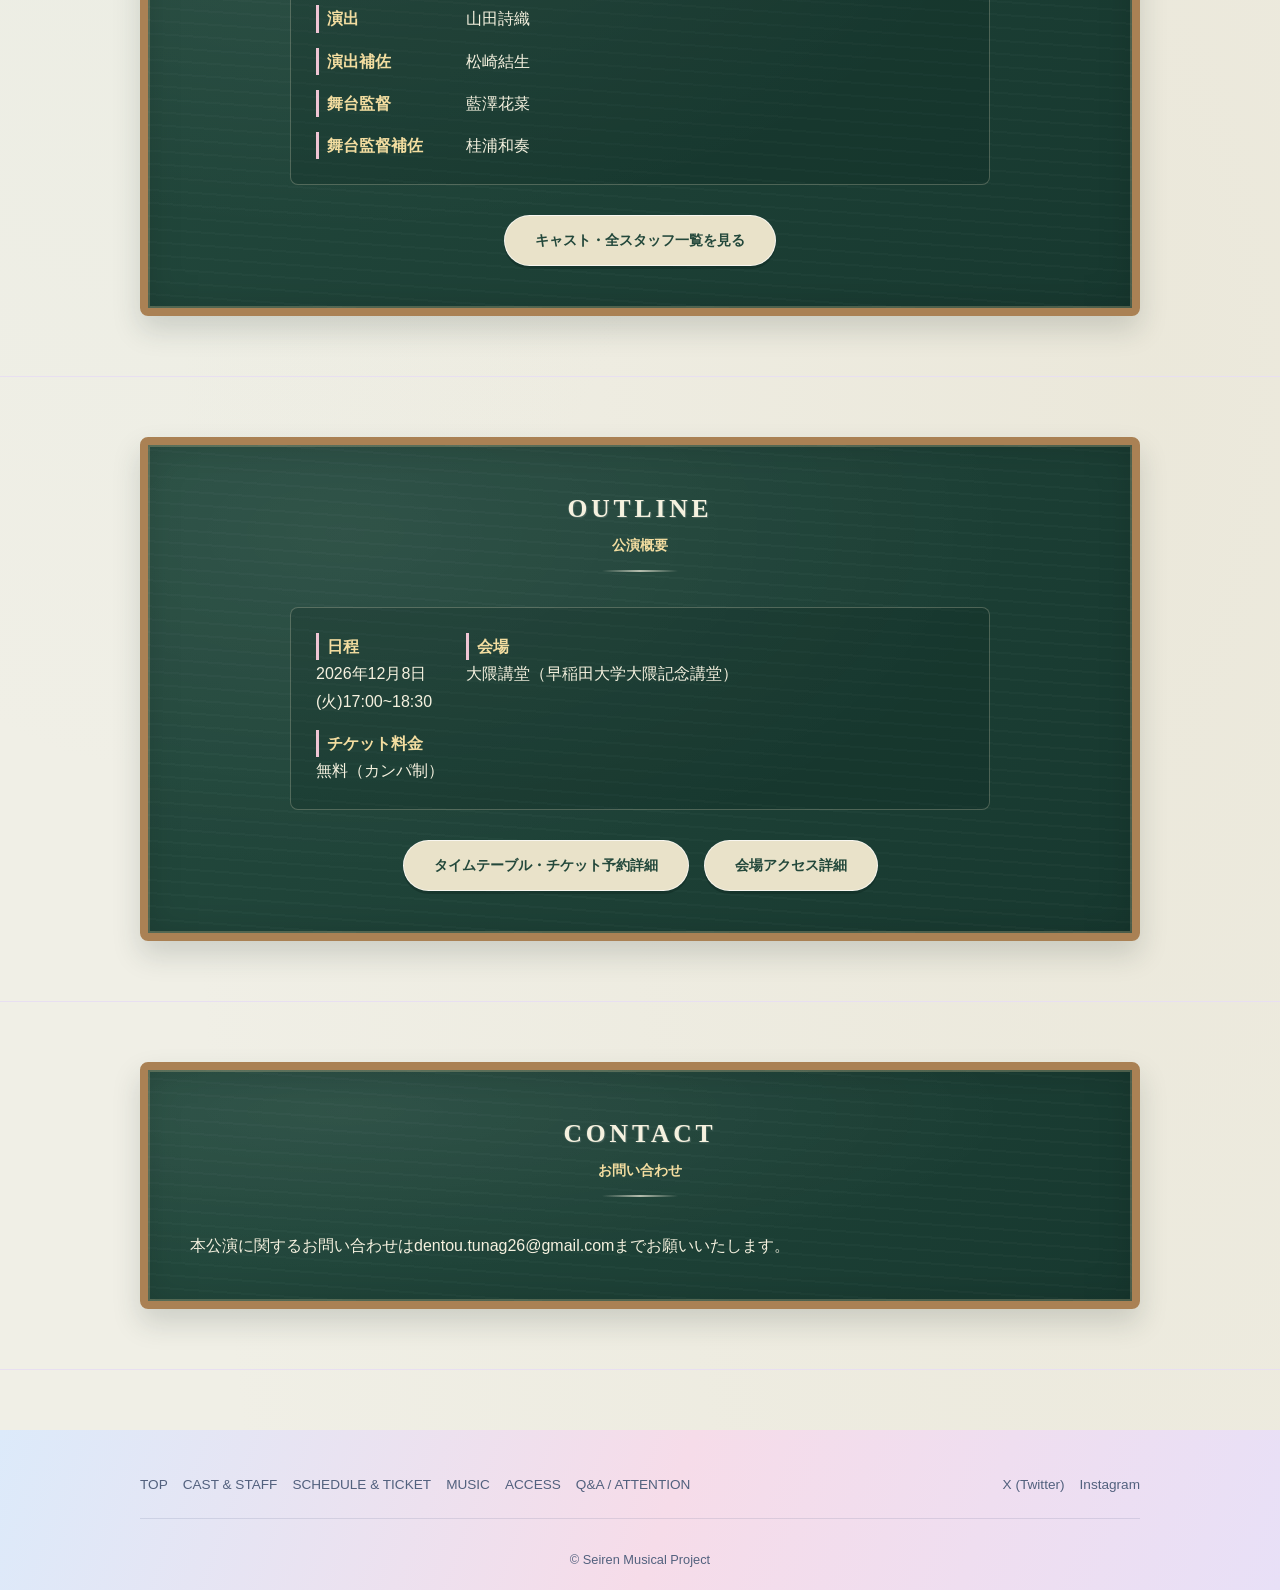
==== commit b5a149eb: "index.html を更新" ====
--- a/stage/index.html
+++ b/stage/index.html
@@ -170,7 +170,7 @@
           <dt>企画</dt><dd>桑野華穂/久保田真琴/下地明里/内藤花</dd>
           <dt>脚本</dt><dd>久保田真琴</dd>
           <dt>演出</dt><dd>山田詩織</dd>
-          <dt>演出補佐</dt><dd>松﨑結生</dd>
+          <dt>演出補佐</dt><dd>松崎結生</dd>
           <dt>舞台監督</dt><dd>藍澤花菜</dd>
           <dt>舞台監督補佐</dt><dd>桂浦和奏</dd>
         </dl>
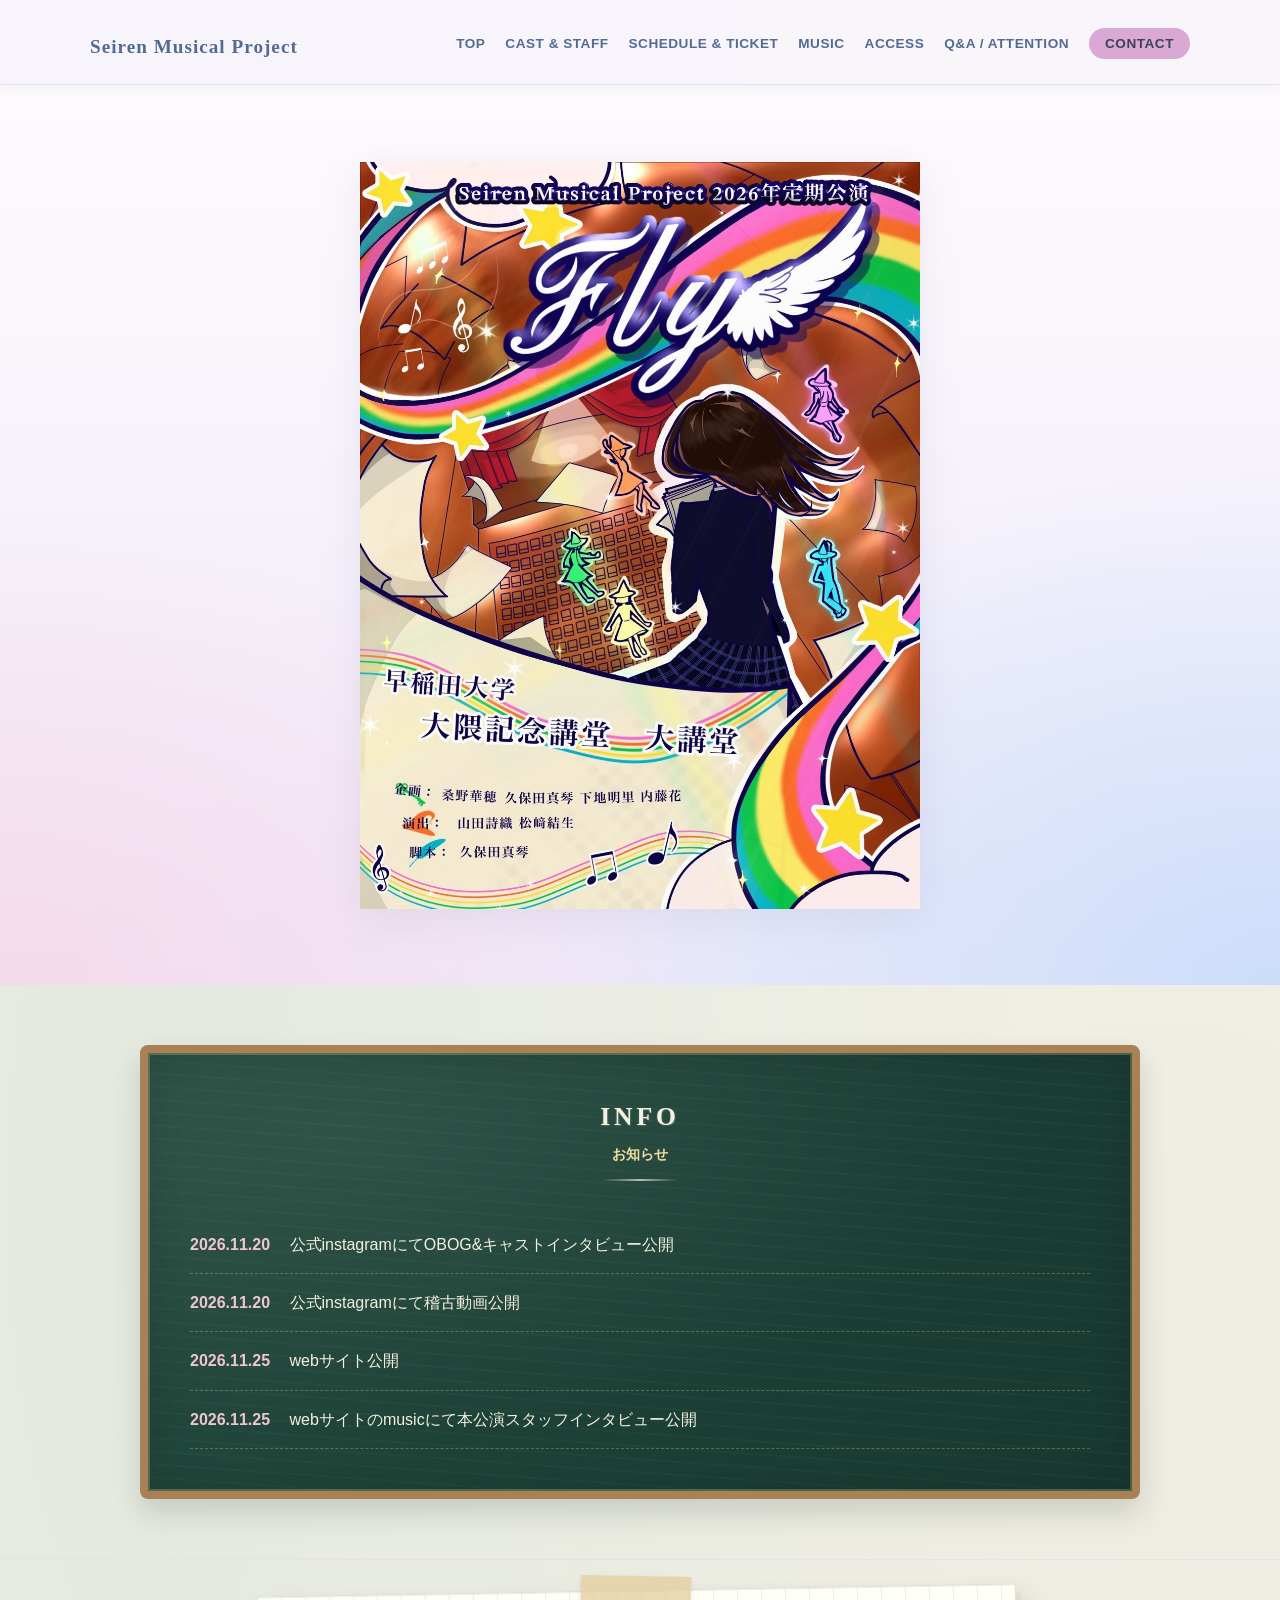
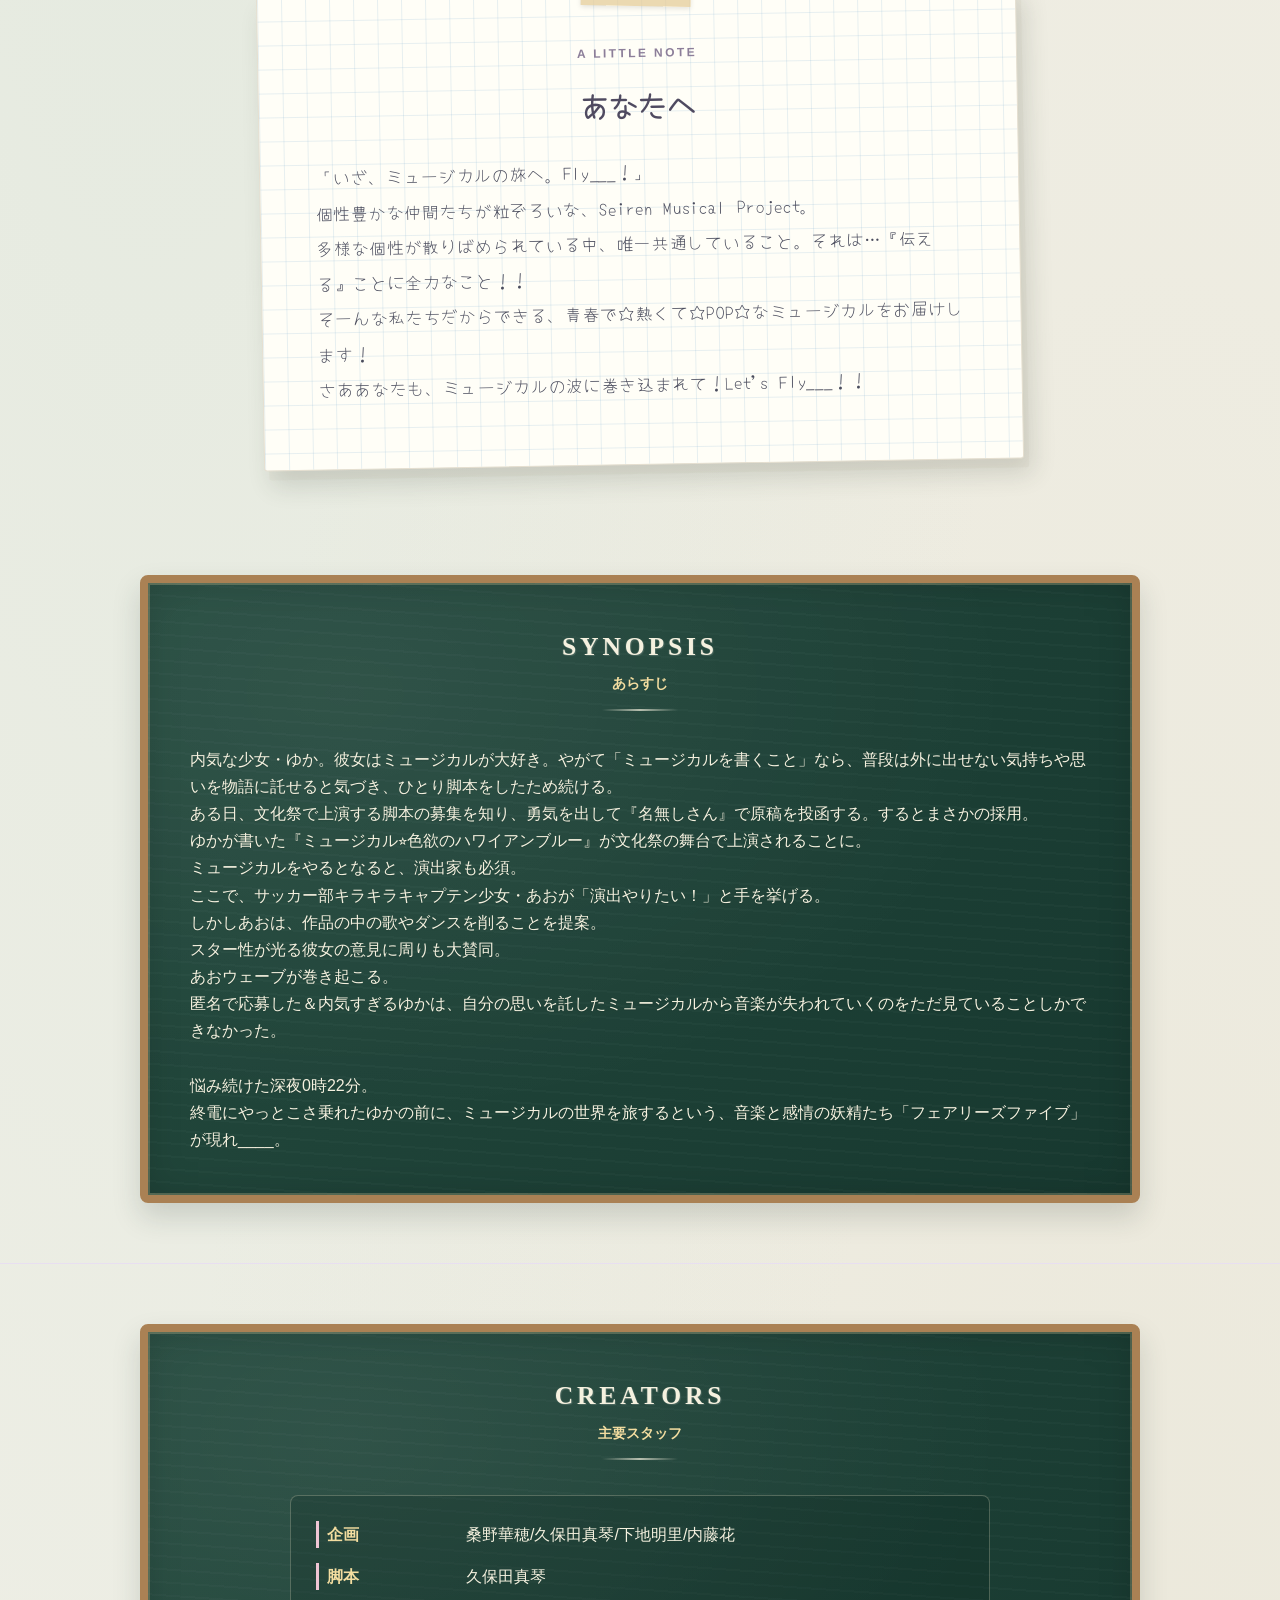
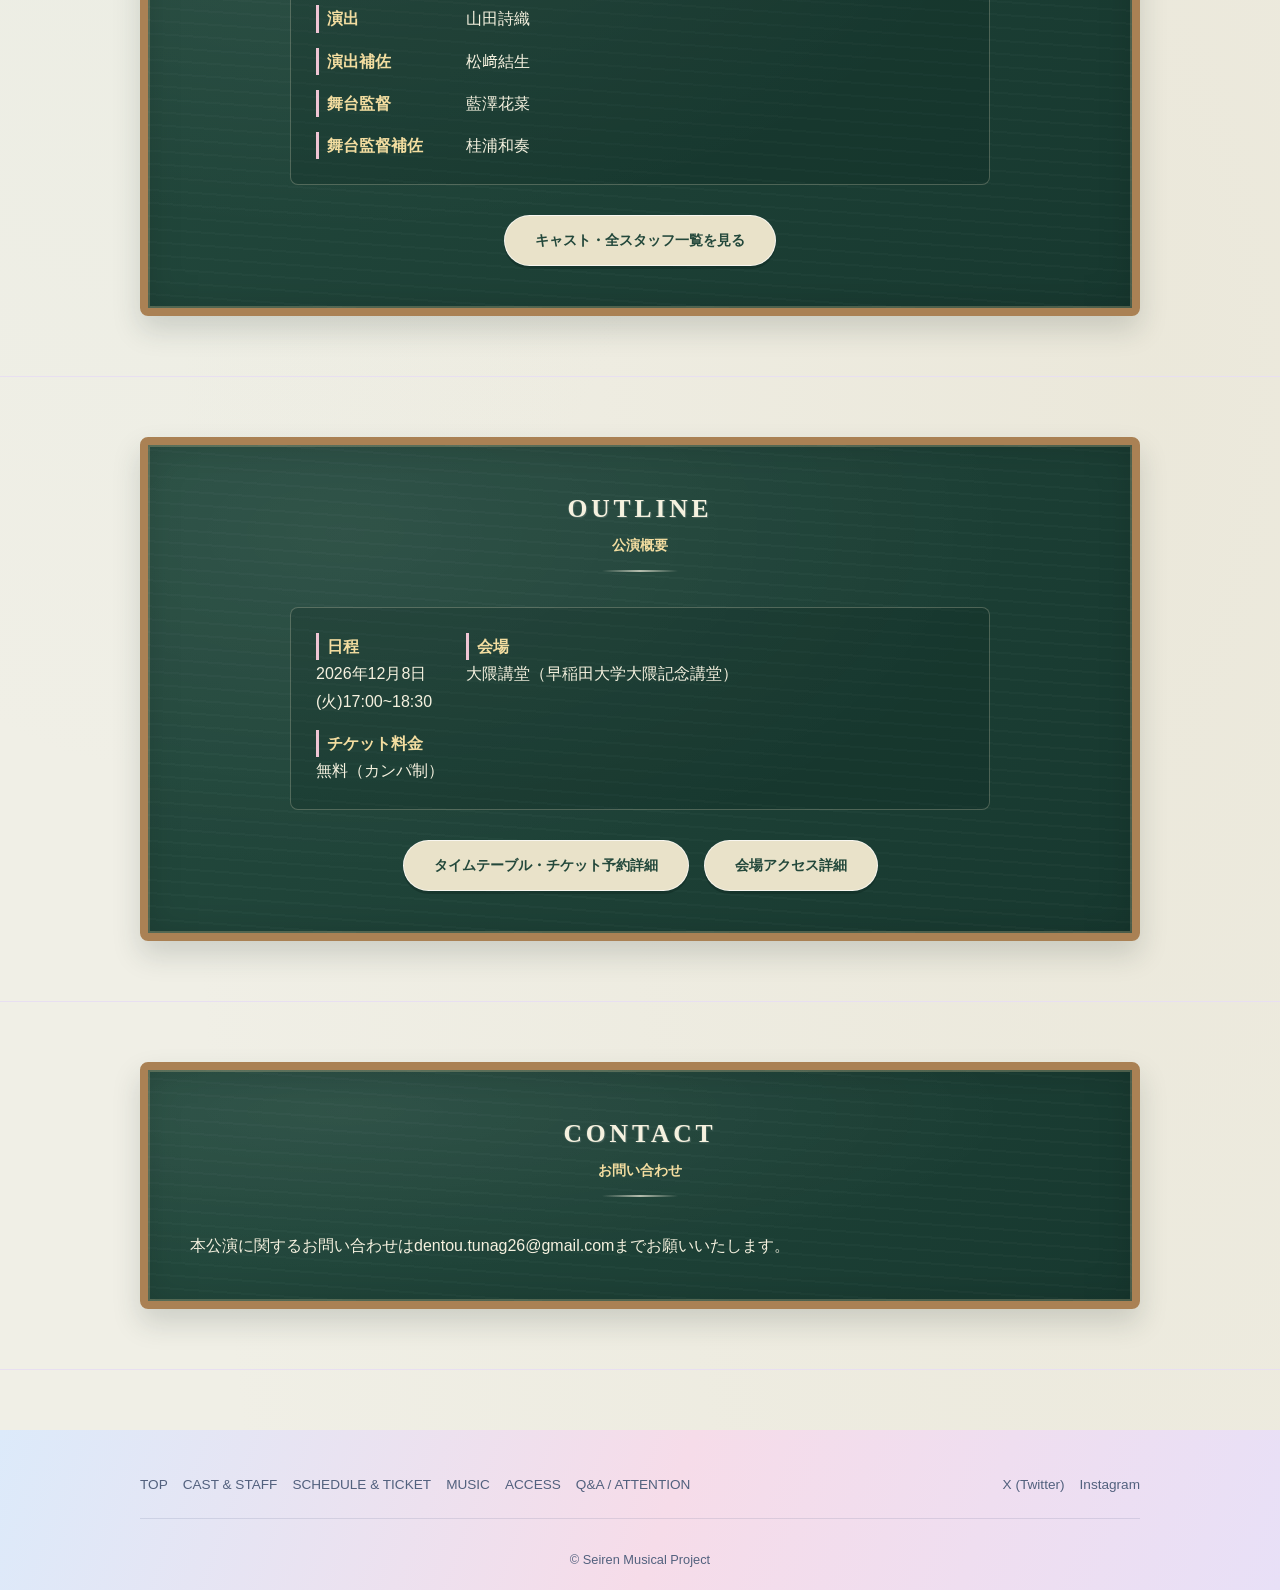
==== commit 12b71224: "Fix typo in director's assistant name" ====
--- a/stage/index.html
+++ b/stage/index.html
@@ -170,7 +170,7 @@
           <dt>企画</dt><dd>桑野華穂/久保田真琴/下地明里/内藤花</dd>
           <dt>脚本</dt><dd>久保田真琴</dd>
           <dt>演出</dt><dd>山田詩織</dd>
-          <dt>演出補佐</dt><dd>松崎結生</dd>
+          <dt>演出補佐</dt><dd>松﨑結生</dd>
           <dt>舞台監督</dt><dd>藍澤花菜</dd>
           <dt>舞台監督補佐</dt><dd>桂浦和奏</dd>
         </dl>
